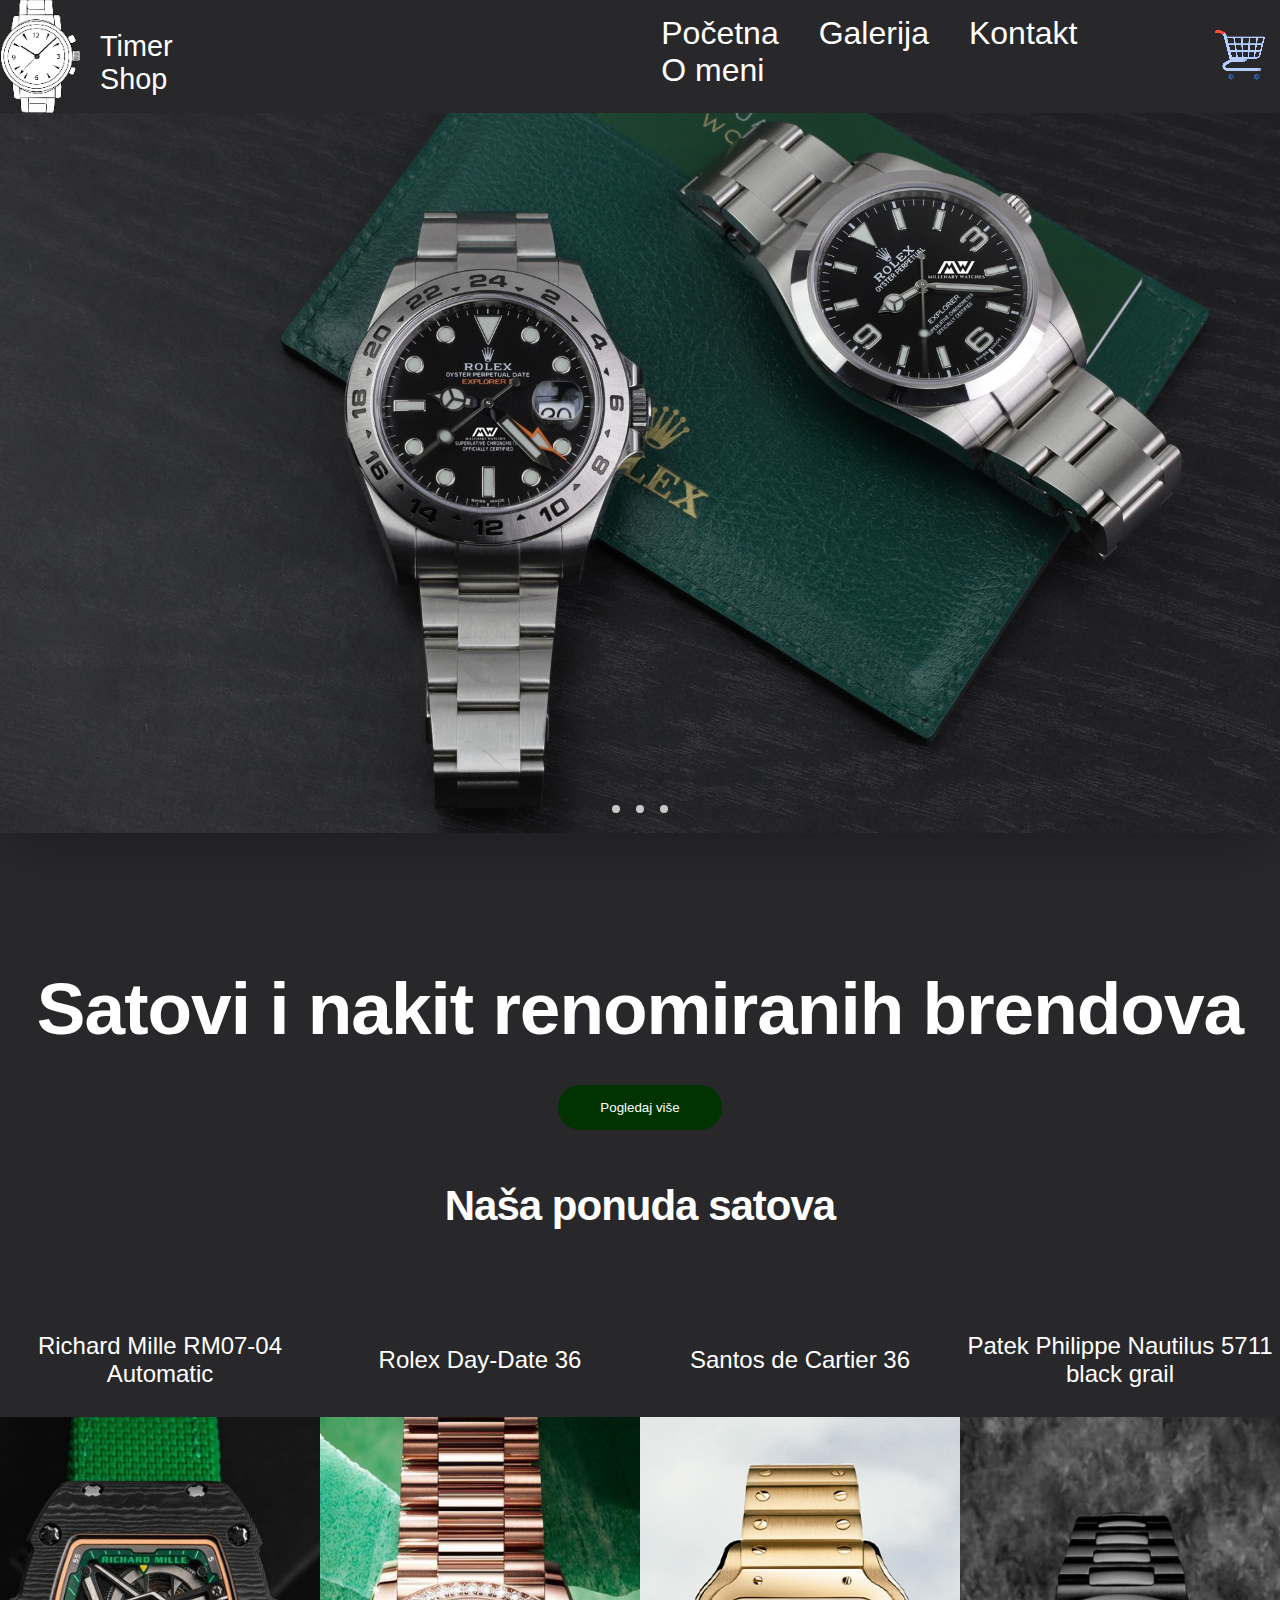
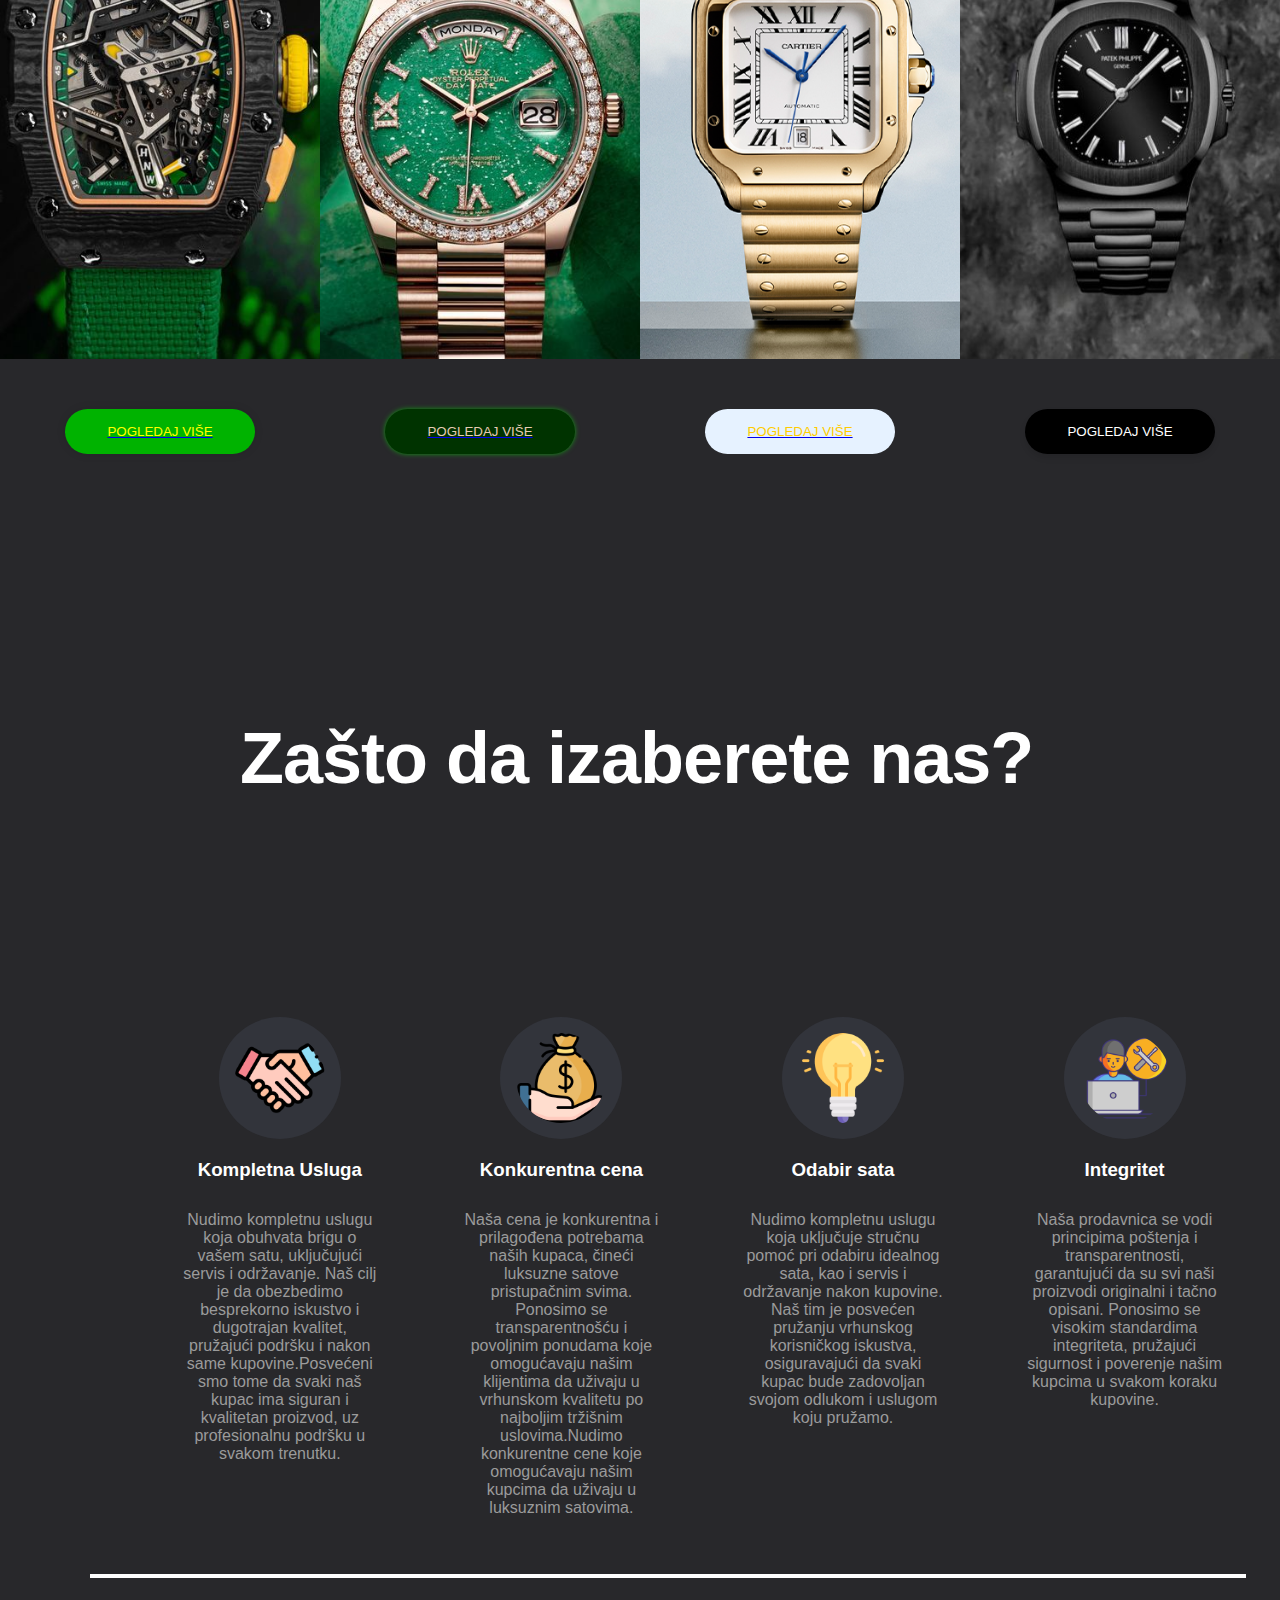
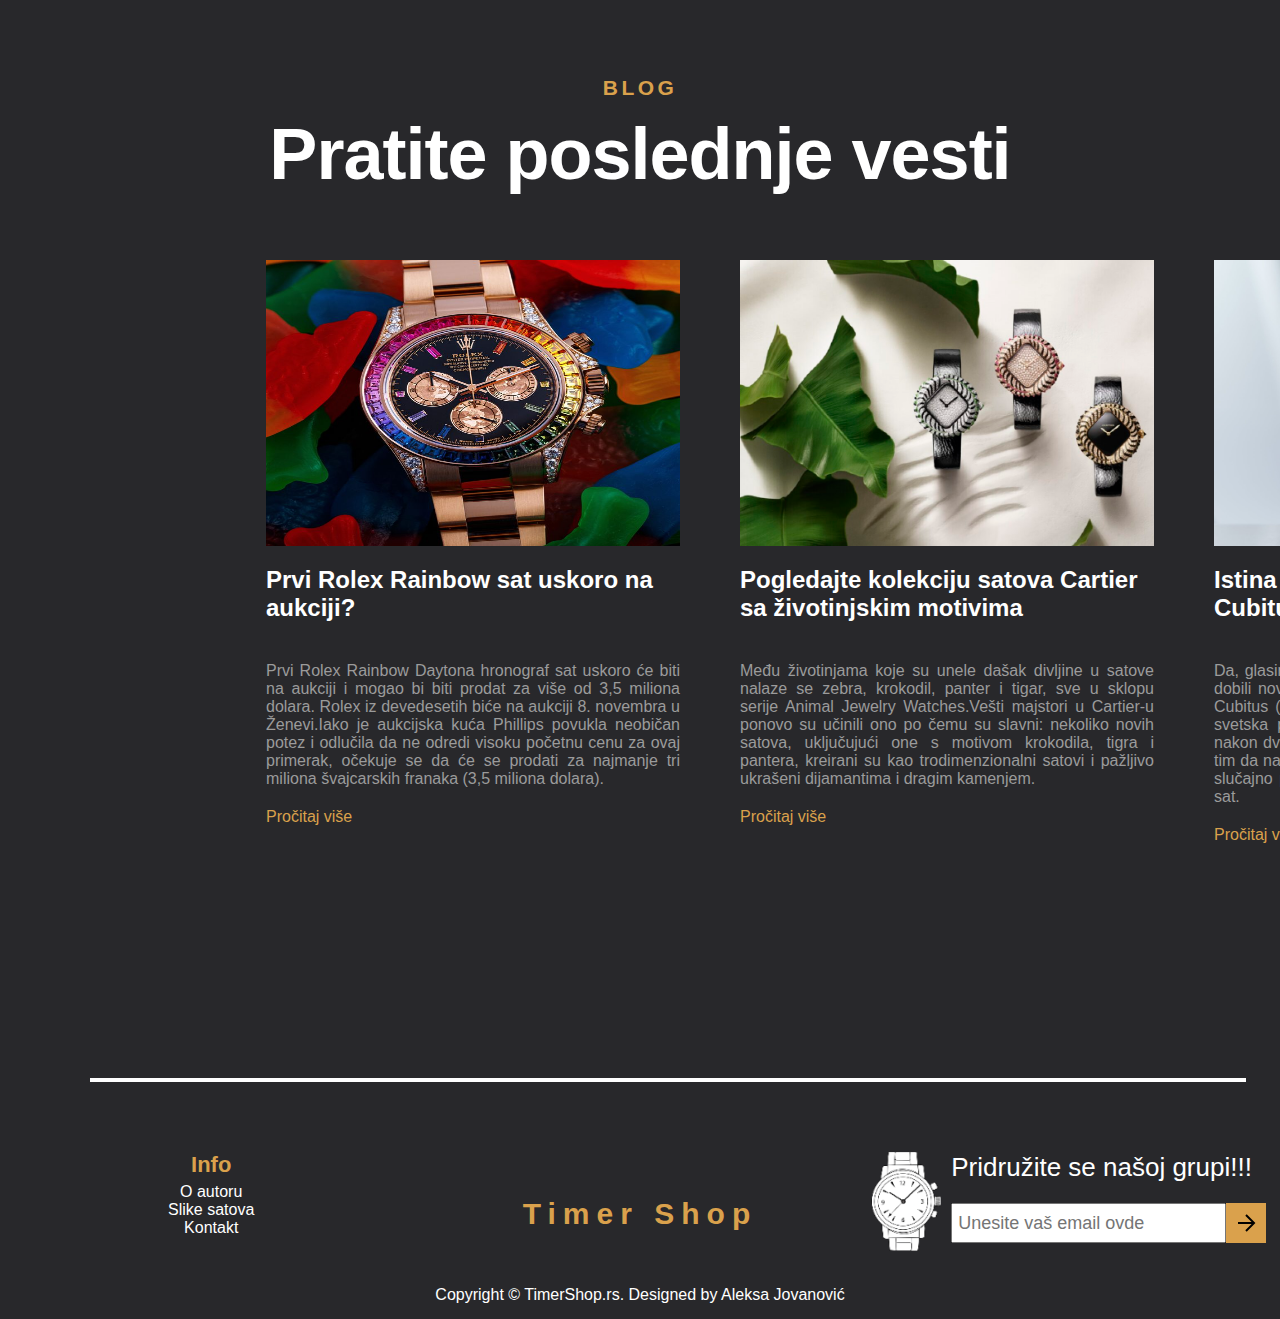
==== index.html @ 91f739fa "Initial commit" ====
<html>
<html lang="sr">
<head>
    <meta charset="UTF-8">
    <meta name="viewport" content="width=device-width, initial-scale=1.0">
    <meta name="description" content="Dobro došli u Timer Shop jedini ovlašćeni distributer luksuznih satova u Srbiji.Nudimo besplatnu dostavu na teritoriji cele Republike Srbije">
    <meta name="keywords" content="Satovi,Timer Shop, Kontakt, Rolex, Cartier, Patek Philippe, Richard Mille, Patek Philippe">
    <meta name="author" content="Aleksa Jovanović">
    <link rel="stylesheet" href="css/style.css">
    <title>Timer Shop</title>
    <link rel="shortcut icon" type="image/ico" href="img/logo2.jpg">
</head>
<body>
        <div id="header">
            <div id="logo"> 
                <a href="index.html">
                    <img id="logo-item" src="img/logo sajta.png">
                </a>
                <p id="naslov">Timer Shop</p>
            </div>
            <div id="meni">
                <ul>
                    <li class="meni-item"><a href="#" class="active">Početna</a></li>
                    <li class="meni-item"><a href="galery.html">Galerija</a></li>
                    <li class="meni-item"><a href="kontakt.html">Kontakt</a></li>
                    <li class="meni-item"><a href="o-meni.html">O meni</a></li>
                </ul>
            </div>
            <div id="cart">
                <a href="#">
                <img id="cart-icon" src="img/cart.png">
                </a>
            </div>
            <div class="cleaner"></div>
        </div>
        <div class="main-slider">
            <div class="slide-wrapper">
                <div class="slider">
                        <img id="slide-1" src="img/rolex.jpg" alt="rolex">
                        <img id="slide-2" src="img/cartier.jpg" alt="cartier">
                        <img id="slide-3" src="img/seiko.jpg" alt="seiko">
                </div>
                <div class="slider-nav">
                    <a href="#slide-1"></a>
                    <a href="#slide-2"></a>
                    <a href="#slide-3"></a>
                </div>
            </div>
        </div>
        <div id="under-slider"></div>
        <div id="text1">
            <h2>Satovi i nakit renomiranih brendova</h2>    
            <div id="pogledaj-jos">
                <a href="galery.html">
                <button id="dugme">Pogledaj više</button>
                </a>
                <p>Naša ponuda satova</p>
            </div>
        </div>
        <div class="sat-lista">
            <div class="sat">
                <div class="sat-naziv">
                    <p>Richard Mille RM07-04 Automatic</p>
                </div>
                <img src="img/Richard Mille6.png" alt="Richard Mille">
                <div class="pogledaj-vise-dugme-container">
                    <a href="galery.html">
                    <button id="pogledaj-vise-dugme-4" class="pogledaj-vise-dugme">Pogledaj više</button>
                    </a> 
                </div>
            </div>
            <div class="sat">
                <div class="sat-naziv">
                    <p>Rolex Day-Date 36</p>
                </div>
                <img src="img/rolexx.png" alt="rolex">
                <div class="pogledaj-vise-dugme-container">
                    <a href="galery.html">
                    <button id="pogledaj-vise-dugme-1" class="pogledaj-vise-dugme">Pogledaj više</button>
                    </a> 
                </div>
            </div>
            <div class="sat">
                <div class="sat-naziv">
                    <p>Santos de Cartier 36</p>
                </div>
                <img src="img/cartier3.png" alt="cartier">
                <div class="pogledaj-vise-dugme-container">
                    <a href="galery.html">
                    <button id="pogledaj-vise-dugme-2" class="pogledaj-vise-dugme">Pogledaj više</button>
                    </a>
                </div>
            </div>
            <div class="sat">
                <div class="sat-naziv">
                    <p>Patek Philippe Nautilus 5711 black grail</p>
                </div>
                <img src="img/Patek_Philippe.png" alt="Patek Philippe">
                <div class="pogledaj-vise-dugme-container">
                    <a href="galery.html">
                    <button id="pogledaj-vise-dugme-3" class="pogledaj-vise-dugme">Pogledaj više</button>
                    </a>
                </div>
            </div>
            <div class="cleaner"></div>
        </div>
        <div class="zasto-mi">
            <h2>Zašto da izaberete nas?</h2>
        </div>
        <div class="ispod-satova">
            <div class="ikonice">
           <div class="partner"><img src="img/partner.png" alt="partner-icon">
            <h3 class="partner-naslov">Kompletna Usluga</h3>
            <p>Nudimo kompletnu uslugu koja obuhvata brigu o vašem satu, uključujući servis i održavanje. Naš cilj je da obezbedimo besprekorno iskustvo i dugotrajan kvalitet, pružajući podršku i nakon same kupovine.Posvećeni smo tome da svaki naš kupac ima siguran i kvalitetan proizvod, uz profesionalnu podršku u svakom trenutku.</p>
           </div>
           <div class="plata"><img src="img/plata.png" alt="money-icon">
            <h3 class="plata-naslov">Konkurentna cena</h3>
            <p>Naša cena je konkurentna i prilagođena potrebama naših kupaca, čineći luksuzne satove pristupačnim svima. Ponosimo se transparentnošću i povoljnim ponudama koje omogućavaju našim klijentima da uživaju u vrhunskom kvalitetu po najboljim tržišnim uslovima.Nudimo konkurentne cene koje omogućavaju našim kupcima da uživaju u luksuznim satovima.</p>
           </div>
            <div class="ideja"><img src="img/ideja.png" alt="idea-icon">
            <h3 class="ideja-naslov">Odabir sata</h3>
            <p>Nudimo kompletnu uslugu koja uključuje stručnu pomoć pri odabiru idealnog sata, kao i servis i održavanje nakon kupovine. Naš tim je posvećen pružanju vrhunskog korisničkog iskustva, osiguravajući da svaki kupac bude zadovoljan svojom odlukom i uslugom koju pružamo.</p>
            </div>
            <div class="integritet"><img src="img/integritet.png" alt="support-icon">
             <h3 class="integritet-naslov">Integritet</h3>
             <p>Naša prodavnica se vodi principima poštenja i transparentnosti, garantujući da su svi naši proizvodi originalni i tačno opisani. Ponosimo se visokim standardima integriteta, pružajući sigurnost i poverenje našim kupcima u svakom koraku kupovine.</p>
            </div>
            <div class="cleaner"></div>
            </div>
        </div>
        <div class="border-linija">
            <!--Linija-->
        </div>
        <div id="ispod-linije">
            <div id="blog">
                <h2>Blog</h2>
            </div>
            <div id="vesti">
                <h2>Pratite poslednje vesti</h2>
            </div>
            <div class="blog-slike">
                <div class="rolex-rainbow-text"><img src="img/rolex-rainbow.jpg" alt="rolex-rainbow">
                <h2>Prvi Rolex Rainbow sat uskoro na aukciji?</h2>   
                <p>Prvi Rolex Rainbow Daytona hronograf sat uskoro će biti na aukciji i mogao bi biti prodat za više od 3,5 miliona dolara. Rolex iz devedesetih biće na aukciji 8. novembra u Ženevi.Iako je aukcijska kuća Phillips povukla neobičan potez i odlučila da ne odredi visoku početnu cenu za ovaj primerak, očekuje se da će se prodati za najmanje tri miliona švajcarskih franaka (3,5 miliona dolara).</p>
                <div class="procitaj-vise"><a href="o-meni.html">Pročitaj više</a></div>
                </div>
                <div class="cartier-zivotinje">
                    <div class="cartier-slika-text"><img src="img/cartier-zivotinje.jpeg" alt="cartier-zivotinje">
                    <h2>Pogledajte kolekciju satova Cartier sa životinjskim motivima</h2>
                    <p>Među životinjama koje su unele dašak divljine u satove nalaze se zebra, krokodil, panter i tigar, sve u sklopu serije Animal Jewelry Watches.Vešti majstori u Cartier-u ponovo su učinili ono po čemu su slavni: nekoliko novih satova, uključujući one s motivom krokodila, tigra i pantera, kreirani su kao trodimenzionalni satovi i pažljivo ukrašeni dijamantima i dragim kamenjem.</p>
                    <div class="procitaj-vise"><a href="o-meni.html">Pročitaj više</a></div>
                    </div>
                </div>
                <div class="patek-philippe-text">
                    <div class="patek-philippe-slika-text"><img src="img/patek-philippe.jpg" alt="patek-philippe">
                    <h2>Istina je, imamo novi Patek Philippe Cubitus sat!</h2>
                    <p>Da, glasine su bile tačne: nakon 25 godina napokon smo dobili novi model u Patekovom katalogu. Njegovo ime je Cubitus (čita se kjubitus).U Minhenu je upravo završena svetska premijera najnovijeg modela. Patek Philippe je nakon dve ipo decenije pauze angažovao svoj dizajnerski tim da naprave novi model. Sve je izašlo na videlo sasvim slučajno pre 4 dana a sada napokon imamo uvid u sam sat.</p>
                    <div class="procitaj-vise"><a href="o-meni.html">Pročitaj više</a></div>
                    </div>
                </div>
            </div>
        </div>
        <div class="border-linija"></div>
        <footer>
            <div id="footerContent">
                <div class="footerSection">
                    <h3>Info</h3>
                    <nav>
                        <ul>
                            <li><a href="o-meni.html">O autoru</a></li>
                            <li><a href="galery.html" target="_blank">Slike satova</a></li>
                            <li><a href="kontakt.html" target="_blank">Kontakt</a></li>
                        </ul>
                    </nav>
                </div>
                <div class="footerSection">
                    <h2 id="footer-name">Timer Shop</h2>
                </div>
                <div id="newsletter" class="footerSection">
            <div>
                <img src="img/logo sajta.png" alt="Logo-sajta"/>
            </div>
            <div id="newsletterContent">
                <p>Pridružite se našoj grupi!!!</p>
                <form action="">
                    <input type="email" id="newsletterEmail" placeholder="Unesite vaš email ovde"/>
                    <button id="btnNewsletterEmail" type="submit">
                        <svg xmlns="http://www.w3.org/2000/svg" width="24" height="24"><path d="M11.293 4.707 17.586 11H4v2h13.586l-6.293 6.293 1.414 1.414L21.414 12l-8.707-8.707-1.414 1.414z"/></svg>
                    </button>
                    <div class="cleaner"></div>
                </form>
            </div>
            </div>
            </div>
            <p id="copyright">Copyright &copy; TimerShop.rs. Designed by Aleksa Jovanović</p>
        </footer>    
</body>
</html>
---- css/style.css ----
* {
    margin: 0;
    padding: 0;
    font-family:'Trebuchet MS', 'Lucida Sans Unicode', 'Lucida Grande', 'Lucida Sans', Arial, sans-serif;
}
body {
    background-color: #28282B;
}
#header {
    background-color: #28282B;
    height: 113px;
    display: flex;
}
.logo {
    padding-left: 25px;
}
#naslov{
    margin-left: 100px;
    font-size: 180%;
    padding-top: 30px;
    color: #fff;
}
#meni {
    font-size: 200%;
    margin-top: -20px;
    position: sticky;
    flex-grow: 1;
    display: flex;
    align-items: center;
    margin-left: 75px;
}
#meni ul {
    margin-top: 10px;
    margin-left: 300px;
}
div { 
    display: block;
    unicode-bidi:isolate;
}
a.active {
    color: #DAA14C; 
}
.meni-item {
    float: left;
    padding-left: 40px;
    list-style-type: none; 
}
.meni-item a {
    color: white;
    text-decoration: none;  
}
.meni-item a:hover {
    color: #DAA14C;
}
#logo-item {
    float: left;
}
.cleaner {
    clear: both;
}
#cart-icon {
    margin-right: 15px;
    margin-top: 30px;
}
.slide-wrapper {
    position: relative;
    width: 100%;
}
.slider {
    display: flex;
    aspect-ratio: 16/9;
    overflow-x: hidden; 
    scroll-snap-type: x mandatory;
    scroll-behavior: smooth;
    box-shadow: 0 1.5rem 3rem -0.75rem hsla(0, 0%, 0%, 0.25);
    width: 100%;
}
.slider img {
    flex: 1 0 100%;
    scroll-snap-align: start;
    object-fit: cover;
}
.slider-nav {
    display: flex;
    column-gap: 1rem;
    position: absolute;
    bottom: 1.25rem;
    left: 50%;
    transform: translateX(-50%);
    z-index: 1;
}
.slider-nav a {
    width: 0.5rem;
    height: 0.5rem;
    border-radius: 50%;
    background-color: #fff;
    opacity: 0.75;
    transition: opacity ease 250ms;
}
.slider-nav a:hover {
    opacity: 1;
}
#under-slider {
    background-color: #28282B;
    height: 450px;
    width: 100%;
}
#text1 {
    justify-content: center;
    width: 100%;
    text-align: center;
    margin-top: -300px;
    font-size: 48px;
    color: #fff;
    font-weight: 700;
    line-height: 52px;
    letter-spacing: -1px;
    margin-right: 700px;
    margin-bottom: 50px;
}
#text1 h2 {
    text-align: center;
    font-size: 73px;
}
#pogledaj-jos {
    text-align: center;
    margin-top: 50px;
}
#dugme {
    padding: 13px 40px 13px 40px;
    border-radius: 30px;
    color: #fff;
    background-color: #003300;
    border: 2px solid transparent;
    transition: transform 0.3s ease, background-color 0.3s ease;
}
#dugme:hover {
    transform: scale(1.1); 
    background-color: #006600;
}
#dugme:active {
    background-color: black;
}
.sat-lista {
    height: 1000px;
    width: 100%;
    background-color: #28282B;
    display: flex;
    justify-content: space-around;
    margin-top: 100px;
}
.sat {
    width: 375px;
}
.sat-naziv {
    display: flex;
    justify-content: center;
    align-items: center;
    margin-bottom: 30px;
    height: 55px;
}
.sat-naziv p {
    font-size: 24px;
    text-align: center;
    color: #FFF;
    
}
.pogledaj-vise-dugme {
    display: flex;
    margin-top: 50px;
    padding: 13px 40px 13px 40px;
    border-radius: 30px;
    text-transform: uppercase;
}
.pogledaj-vise-dugme-container {
    width: 100%;
    display: flex;
    justify-content: center;
}
#pogledaj-jos p {
    color: #fff;
    font-size: 42px;
    margin-top: 50px;
}

/* Dugme 1 */
#pogledaj-vise-dugme-1 {
    color: #e6ccb3;
    background-color: #003300;
    border: 2px solid transparent;
    box-shadow: 0 0 5px rgba(0, 255, 0, 0.5); 
    transition: all 0.3s ease;
}
#pogledaj-vise-dugme-1:hover {
    background-color: #006600;
    box-shadow: 0 0 15px 3px rgba(0, 255, 0, 1);
}
#pogledaj-vise-dugme-1:active {
    background-color: black;
}    
/* Dugme 2 */
#pogledaj-vise-dugme-2 {
    color: #ffcc00;
    background-color: #e6f2ff;
    border: 2px solid transparent;
    cursor: pointer;
    position: relative;
    overflow: hidden; 
    transition: all 0.3s ease-in-out;
}
#pogledaj-vise-dugme-2:hover {
    background-color: #ffcc00;
    color: #ffffff;
}
#pogledaj-vise-dugme-2::after {
    content: '';
    position: absolute;
    top: 50%;
    left: 50%;
    width: 10px;
    height: 10px;
    background: rgba(255, 255, 255, 0.5);
    border-radius: 50%;
    transform: translate(-50%, -50%) scale(1);
    opacity: 0;
    transition: all 0.6s ease-out;
}
#pogledaj-vise-dugme-2:hover::after {
    transform: translate(-50%, -50%) scale(15);
    opacity: 0.1;
}           
#pogledaj-vise-dugme-2:active {
    background-color: #fff;
}
/* Dugme 3 */
#pogledaj-vise-dugme-3 {
    color: #fff;
    background-color: black;
    border: 2px solid transparent;
    float: right;
    cursor: pointer;
    box-shadow: 0 4px 6px rgba(0, 0, 0, 0.1);
    transition: all 0.3s ease-in-out;
}
#pogledaj-vise-dugme-3:hover {
    transform: translateY(-10px); 
    box-shadow: 0 8px 15px rgba(0, 0, 0, 0.2); 
}
/* Dugme 4 */
#pogledaj-vise-dugme-4 {
    color: #ffff00;
    background-color: #00b300;
    border: 2px solid transparent;
    cursor: pointer;
    position: relative;
    overflow: hidden;
    transition: all 0.3s ease-in-out;
    box-shadow: 0 0 10px rgba(0, 0, 0, 0.1)
}
#pogledaj-vise-dugme-4:hover {
    box-shadow: 0 0 20px #ffcc00, 0 0 30px #ffcc00, 0 0 40px #ffcc00;
}
.sat img {
    width: 100%;
    height: auto;
    transition: transform 0.3s ease-in-out;
}
  .sat img:hover {
    transform: scale(1.05);
}
#pozadina-galerija {
    height: 100%;
    width: 100%;
    background-color: #28282B;    
}
.zasto-mi {
    color: #fff;
    font-size: 48px;
    font-weight: 700;
    line-height: 52px;
    letter-spacing: -1px;
    margin-left: 240px;
}
.ispod-satova {
    width: 100%;
    height: 400px;
    background-color: #28282B;
}
.ispod-satova img {
    height: 90px;
    width: 90px;
    justify-content: center;
    border-radius: 50%;
    background-color: #32343B;
    padding: 16px;
    text-align: center;
}
.ikonice {
    justify-content: space-around;
    display: flex;
    margin-top: 190px;
    margin-left: 150px;
}
.partner-naslov {
    color: #fff;
    margin-top: 20px;
    text-align: center;
}
.partner {
    padding: 43px 30px 40px 28px;
    margin: 0px 20px 0px 0px;
    text-align: center;
}  
.plata {
    padding: 43px 30px 40px 28px;
    margin: 0px 20px 0px 0px;
    text-align: center;
}
.plata-naslov {
    color: #fff;
    margin-top: 20px;
    text-align: center;
}
.ideja {
    padding: 43px 30px 40px 28px;
    margin: 0px 20px 0px 0px;
    text-align: center;
}
.ideja-naslov {
    color: #fff;
    margin-top: 20px;
    text-align: center;
}
.integritet {
    padding: 43px 30px 40px 28px;
    margin: 0px 20px 0px 0px;
    text-align: center;
}
.integritet-naslov {
    color: #fff;
    margin-top: 20px;
    text-align: center;
}
.ikonice img {
    position: relative;
    overflow: hidden; 
    transition: all 0.3s ease-in-out;
  }
  
.ikonice img:hover {
    background-color: #ffcc00;
    color: #ffffff;
}
.ikonice img::after {
    content: '';
    position: absolute;
    top: 50%;
    left: 50%;
    width: 10px;
    height: 10px;
    background: rgba(255, 255, 255, 0.5);
    border-radius: 50%;
    transform: translate(-50%, -50%) scale(1);
    opacity: 0;
    transition: all 0.6s ease-out;
}
.ikonice img:hover::after {
    transform: translate(-50%, -50%) scale(15);
    opacity: 0.1;
}
.partner p {
    color: #9B9B9B;
    width: 200px;
    margin-top: 30px;
}
.plata p {
    color: #9B9B9B;
    width: 200px;
    margin-top: 30px;
}
.ideja p {
    color: #9B9B9B;
    width: 200px;
    margin-top: 30px;
}
.integritet p {
    color: #9B9B9B;
    width: 200px;
    margin-top: 30px;
}
.border-linija {
    border: 2px solid #fff;
    width: 100%;
    margin-top: 200px;
    width: 90%;
    margin-left: 90px;
}
#ispod-linije {
    height: 800px;
    background-color: #28282B;
    padding: 0;
    margin: 0;
}
#blog {
    text-align: center;
    font-size: 14px;
    text-transform: uppercase;
    line-height: 20px;
    letter-spacing: 3.4px;
    color: #DAA14C;
    margin-top: 100px;
}
#vesti {
    color: #FFFFFF;
    font-size: 48px;
    font-weight: 700;
    line-height: 52px;
    letter-spacing: -1px;
    text-align: center;
    margin-top: 30px;
}
.blog-slike img {
    height: 286px;
    width: 414px;
}
.blog-slike {
    display: flex;
    margin-top: 80px;
    justify-content: space-between;
    margin-left: 266px;
    margin-right: 266px;
    gap: 60px;
}
.rolex-rainbow-text h2 {
    margin-top: 20px;
    font-size: 24px;
    color: #fff;
}
.rolex-rainbow-text p {
    text-align: justify;
    font-size: 16px;
    color: #9B9B9B;
    margin-top: 40px;
}
.cartier-slika-text h2 {
    margin-top: 20px;
    font-size: 24px;
    color: #fff;
}
.cartier-slika-text p {
    text-align: justify;
    font-size: 16px;
    color: #9B9B9B;
    margin-top: 40px;
}
.patek-philippe-slika-text h2 {
    margin-top: 20px;
    font-size: 24px;
    color: #fff;
}
.patek-philippe-slika-text p {
    text-align: justify;
    font-size: 16px;
    color: #9B9B9B;
    margin-top: 40px;
}
.procitaj-vise {
    margin-top: 20px;
}
.procitaj-vise a {
    color: #DAA14C;
    text-decoration: none;
}
.blog-slike img {
    transition: transform 0.3s ease-in-out;
}
.blog-slike img:hover {
    transform: scale(1.05);
}
#footerContent{
	display: flex;
	width: 100%;
	margin-top: 50px;
	justify-content: space-between;
}
.footerSection{
    float: left;
	width:33%;
	padding: 20px 50px;
	text-align: center;
	box-sizing: border-box;
    color: #DAA14C;
}
.footerSection h3{
	font-size:22px;
}
.footerSection nav ul {
	margin-top: 5px;
    list-style-type: none; 
}
.footerSection nav ul li a{
	color: #fff;
    text-decoration: none;
    list-style-type: none;
}
.footerSection nav ul li a:hover{
	color: #fff;
}
#footer-name {
    text-align: center;
    margin-top: 45px;
    font-size: 30px;
    color: #DAA14C;
    letter-spacing: 7px;
}
#newsletter{
	padding-left: 0px;
	padding-right: 0px;
	text-align: left;
	display:flex;
	justify-content: center;
}
#newsletter img{
	width: 70px;
}
#newsletterContent{
	margin-left: 10px;
}
#newsletterContent p {
	font-size: 26px;
	color:#fff;
}
#newsletterContent form{
	margin-top: 20px;
	display: flex;
}
#newsletterEmail{
	font-size: 18px;
	height: 40px;
	width: 275px;
	padding-left: 5px;
	box-sizing: border-box;
}
#btnNewsletterEmail{
	height: 40px;
	width: 40px;
	border: none;
	background-color: #DAA14C;
}
#btnNewsletterEmail i{
	color: #FFF;
}
#copyright{
	text-align: center;
	padding: 15px;
    color: #fff;
}
#contactMain{
	width: 98%;
	margin: 20px auto;
	text-align: center;
    color: #fff;
}
#contactWrapper{
	width: 85%;
	margin: 0px auto;
	margin-top: 40px;
	display: flex;
	justify-content: center;
	border: 3px solid #DAA14C;
}
#info{
	width: 40%;
	font-size: 20px;
}
#info h2{
	font-size: 32px;
	text-align: center;
    color: #fff;
 }
#radno-vreme{
	margin-bottom: 20px;
	margin-top: 10px;
}
#radno-vreme h3{
	margin-bottom: 5px;
    color: #fff;
}
#radno-vreme p span{
	color: #DAA14C;
	font-weight: bold;
}
#contactInfo span{
	font-weight: normal;
    color: #fff;
}
#contactInfo .contactSocial{
	color: #fff;
	font-weight: normal;
}
#contactInfo .contactSocial:hover{
	text-decoration: underline;
	color: #DAA14C;
}

#lokacija{
	margin: 0px auto;
	margin-top: 20px;
	width: 95%;
	height: 300px;
}
#lokacija iframe{
	width: 100%;
	height: inherit;
}
#ocene-kupaca {
	width: 60%;
	border-left: 1px solid #DAA14C;
	box-sizing: border-box;
	padding-top: 20px;
}

#ocene-kupaca form{
	width: 80%;
	margin: 30px auto;
}
#ocene-kupaca form input{
	display: block;
	width: 70%;
	height: 40px;
	margin: 10px auto;
	font-size: 18px;
	box-sizing: border-box;
	padding: 5px;
	color: #525252;
}
#ocene-kupaca form input:focus{
	outline: 2px solid #DAA14C;
}
#ocene-kupaca form #subject{
	width: 100%;
	margin-top: 20px;
}
#ocene-kupaca form textarea{
	width: 100%;
	height: 300px;
	font-size: 18px;
	box-sizing: border-box;
	padding: 5px;
	color: #525252;
}
#ocene-kupaca form textarea:focus{
	outline: 2px solid #DAA14C;
}

#ocene-kupaca form input[type="submit"]{
	width: 60%;
	background-color: #FFF;
	border: none;
	outline: 3px solid #808080;
	color: #525252;
}
#ocene-kupaca form input[type="submit"]:hover{
	outline: 3px solid #DAA14C;
	color: #DAA14C;
}
.contactSection{
	text-align:center;
	box-sizing: border-box;
	padding: 10px 0px;
}
#aboutMain{
	width: 80%;
	box-sizing: border-box;
	border: 3px solid #DAA14C;
	margin: 50px auto;
	padding: 40px 50px;
	display: flex;
	justify-content:space-between;
}

#profileImage{
	width: 28%;
}
#profileImage img{
	width: 100%;
	box-shadow: 0px 0px 15px #808080;
}
#biography{
	width: 70%;
    color: #fff;
}
#biography h1{
	text-align: center;
	margin-bottom: 20px;
}
#biography p{
	font-size: 22px;
	margin-bottom: 20px;
}
#biography h2{
	margin-bottom: 10px;
}
#biography h2 .aboutInfo{
	font-weight: normal;
}

/* ICONS */
#biography h2 a{
	color:#000;
}
#biography h2 a:hover{
	color:#DAA14C;
	border-bottom: 2px solid #DAA14C;
}
#galerija-naslov {
    width: 98%;
	margin:35px auto;
}
#galerija-naslov h1 {
    text-align: center;
    margin-top: 50px;
    color: #DAA14C;
    font-size: 32px;
}
#galerija-main {
    width: 100%;
	border-top:1px solid #eaeaeac9;
	border-bottom:1px solid #eaeaeac9;
	padding: 20px 0px;
	margin-top: 20px;
	display: flex;
	justify-content: center;
	flex-wrap: wrap;
}
.galerija-slike {
    position:relative;
	margin: 10px 10px;
	box-shadow:0px 0px 5px #000;

}
.galerija-slike img {
    display: block;
    height: 418px;
    width: 325px;
    transition: transform 0.3s ease-in-out;
}
.galerija-overplay {
    visibility: hidden;
	position:absolute;
	display:flex;
	flex-direction: column;
	justify-content: space-between;
	top:0px;
	left:0px;
	width:100%;
	height: 100%;
	background:rgba(0,0,0,0.2);
}
.galerija-slike img:hover {
    transform: scale(1.05);
}
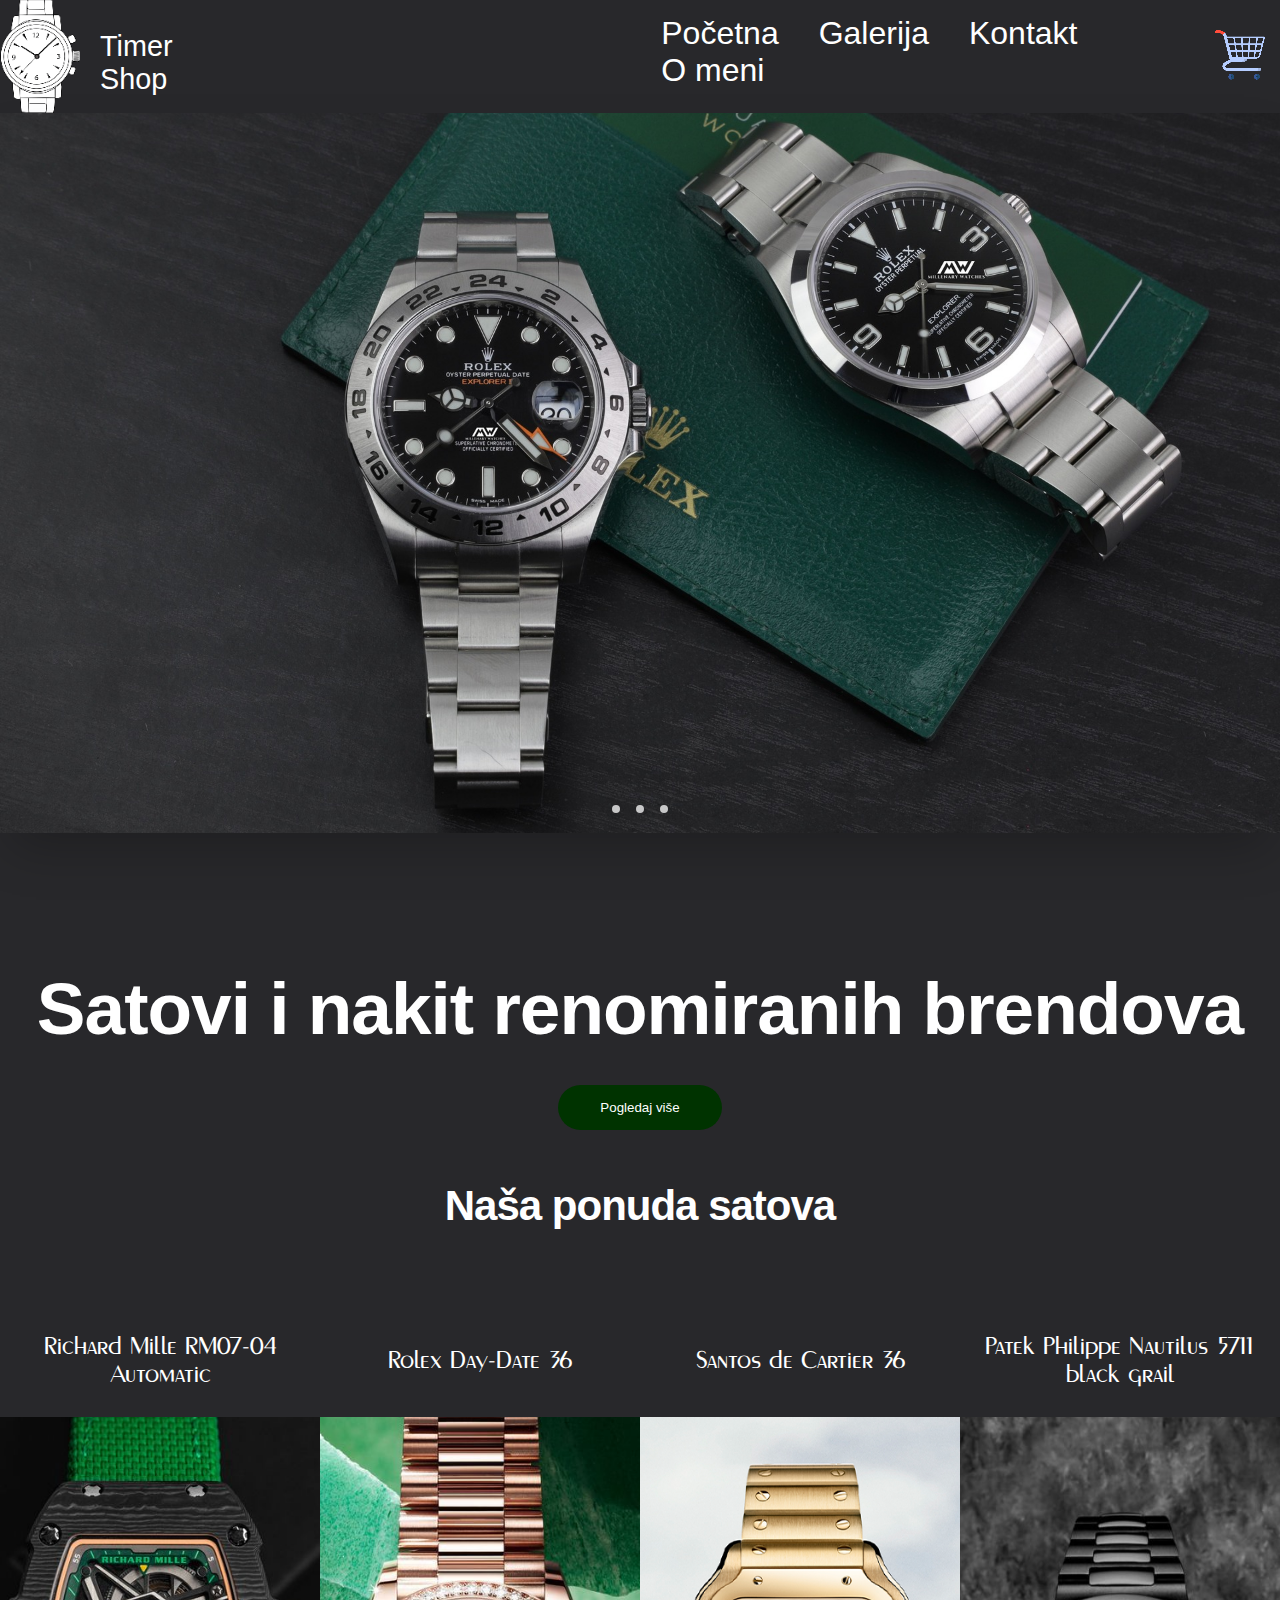
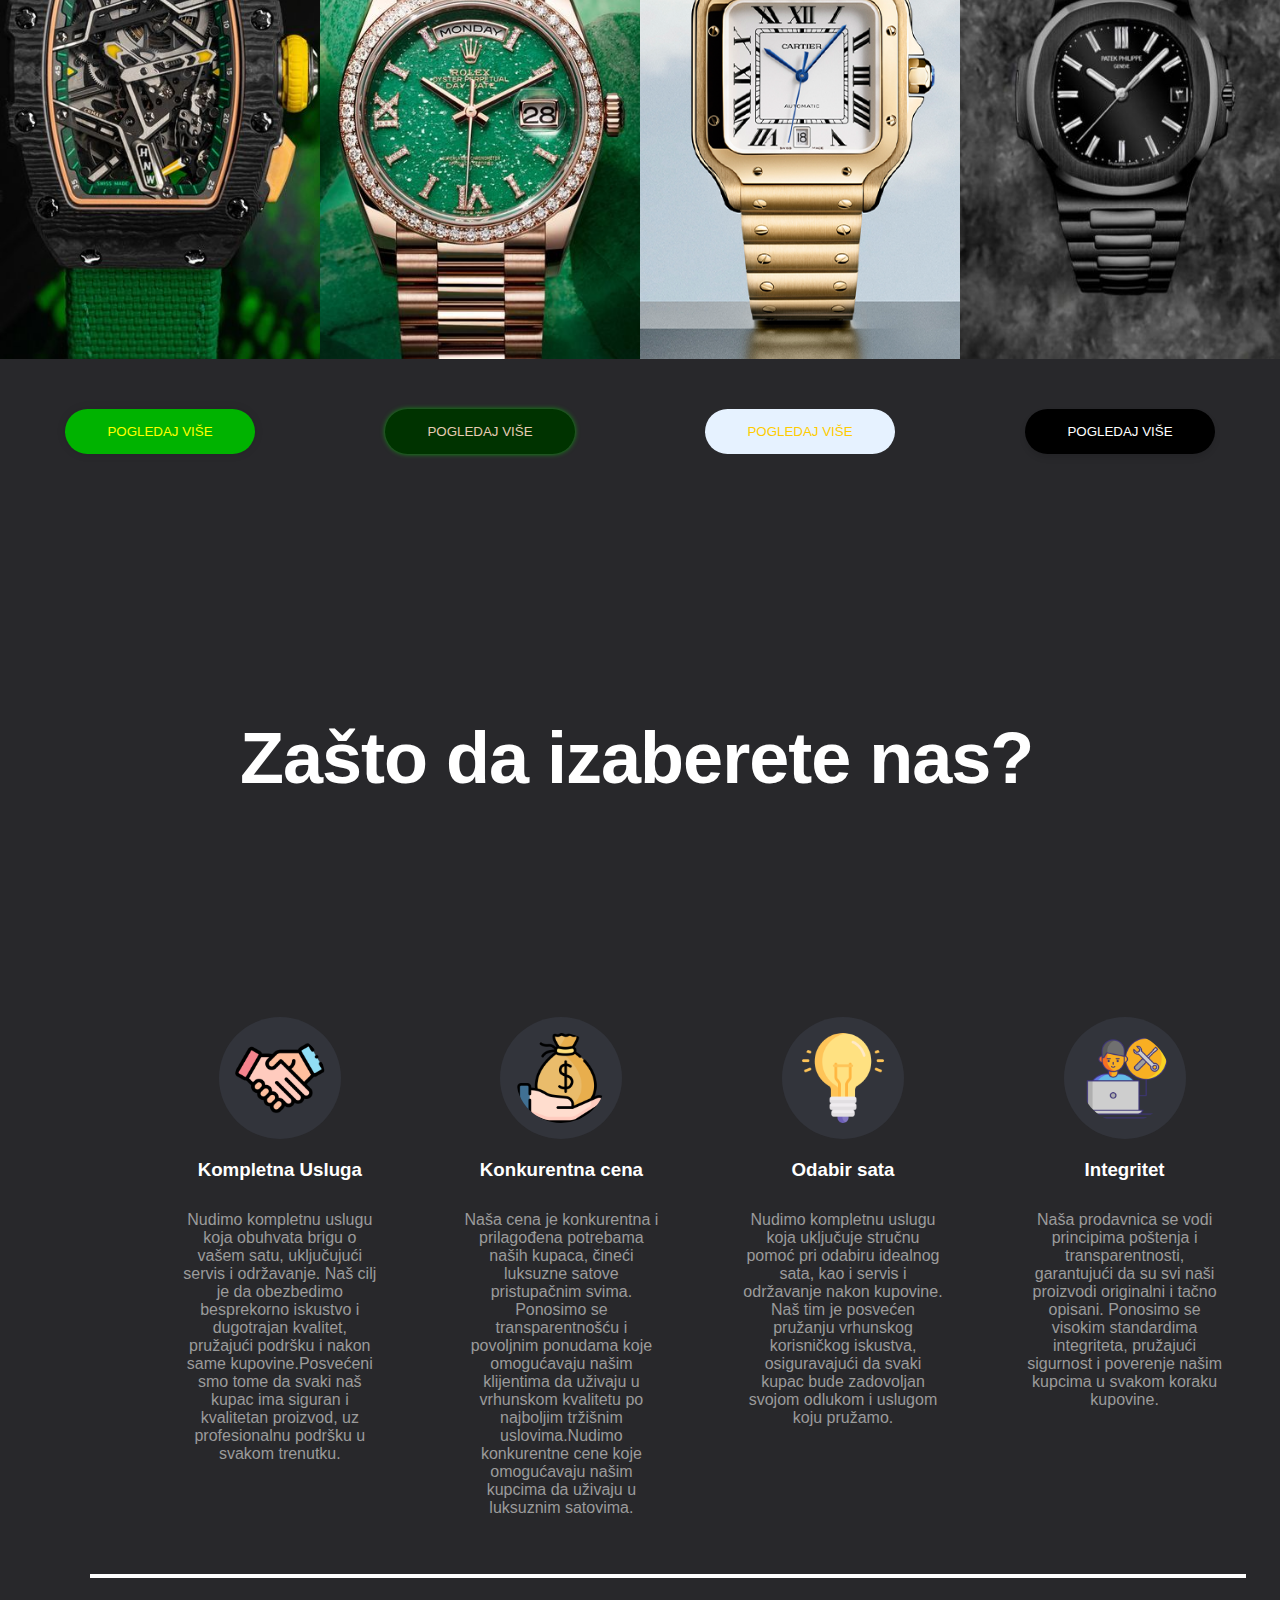
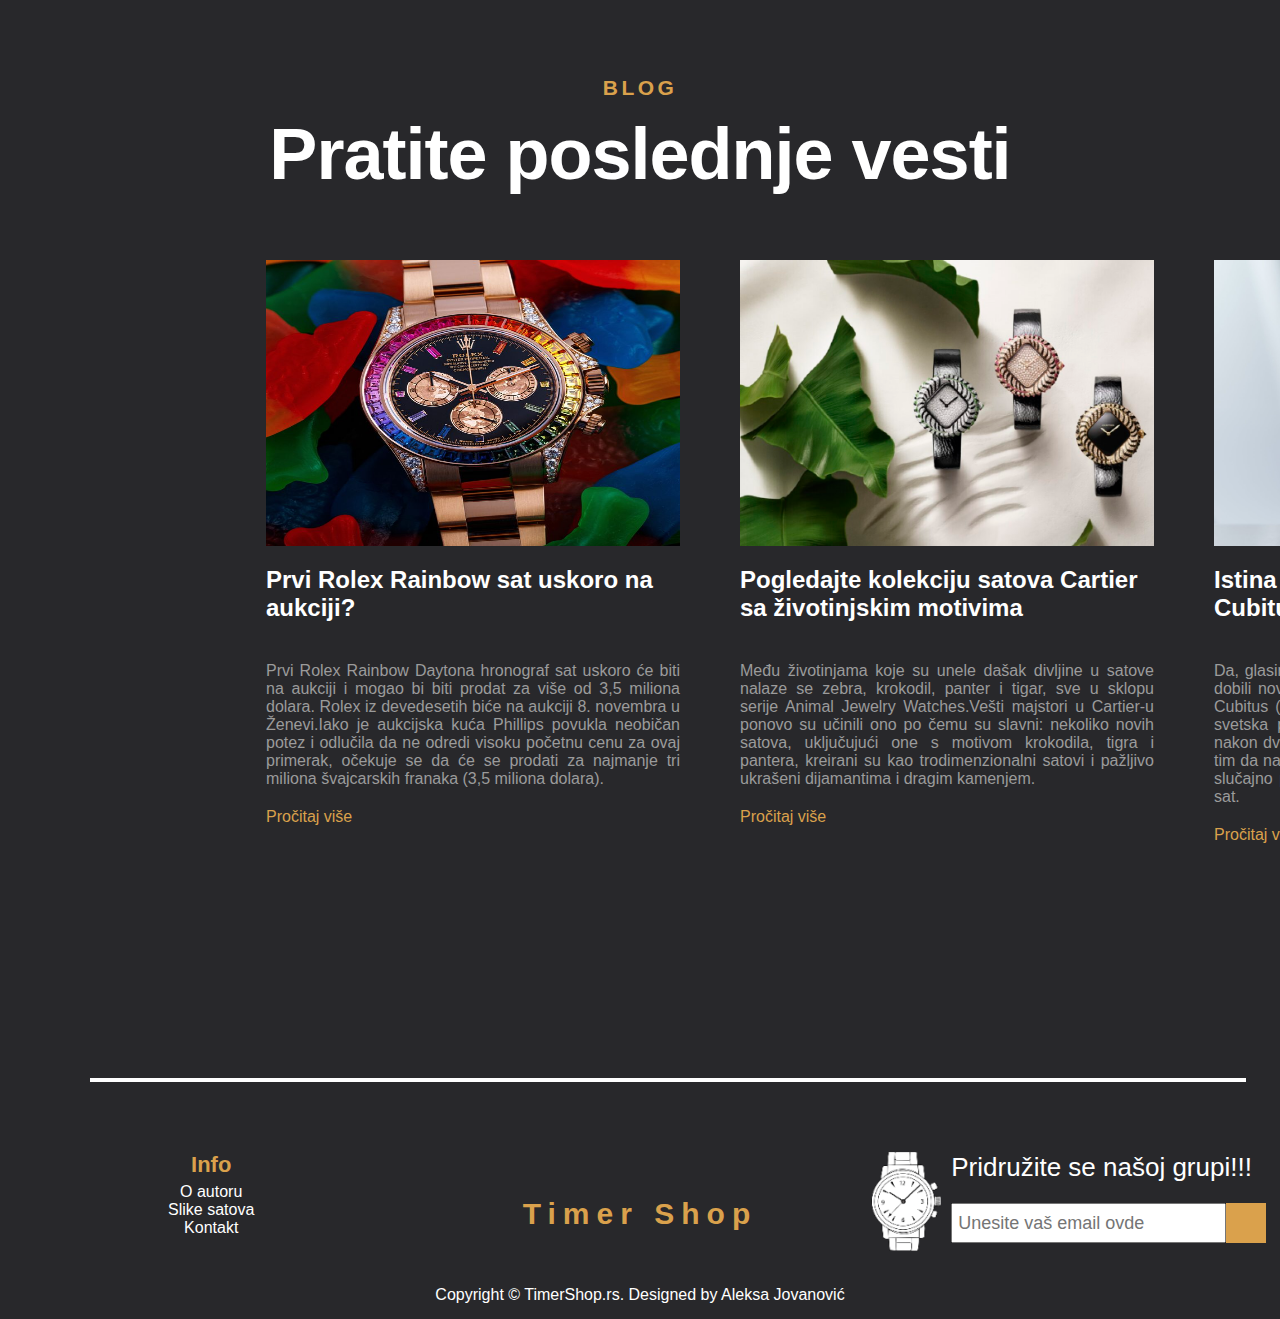
==== commit 5b40ca59: "dodat broj indeksa na o meni stranici" ====
--- a/index.html
+++ b/index.html
@@ -185,7 +185,7 @@
                 <form action="">
                     <input type="email" id="newsletterEmail" placeholder="Unesite vaš email ovde"/>
                     <button id="btnNewsletterEmail" type="submit">
-                        <svg xmlns="http://www.w3.org/2000/svg" width="24" height="24"><path d="M11.293 4.707 17.586 11H4v2h13.586l-6.293 6.293 1.414 1.414L21.414 12l-8.707-8.707-1.414 1.414z"/></svg>
+                         <xmlns="http://www.w3.org/2000/svg" width="24" height="24"><path d="M11.293 4.707 17.586 11H4v2h13.586l-6.293 6.293 1.414 1.414L21.414 12l-8.707-8.707-1.414 1.414z"/></svg>
                     </button>
                     <div class="cleaner"></div>
                 </form>
--- a/css/style.css
+++ b/css/style.css
@@ -1,3 +1,7 @@
+@font-face {
+    font-family: 'Monterey';
+    src: url('../fonts/monterey.woff') format('woff');
+}
 * {
     margin: 0;
     padding: 0;
@@ -23,8 +27,8 @@
 #meni {
     font-size: 200%;
     margin-top: -20px;
-    position: sticky;
-    flex-grow: 1;
+    position: sticky; 
+    flex-grow: 1; 
     display: flex;
     align-items: center;
     margin-left: 75px;
@@ -35,7 +39,7 @@
 }
 div { 
     display: block;
-    unicode-bidi:isolate;
+    unicode-bidi:isolate; 
 }
 a.active {
     color: #DAA14C; 
@@ -68,15 +72,14 @@
 }
 .slider {
     display: flex;
-    aspect-ratio: 16/9;
-    overflow-x: hidden; 
-    scroll-snap-type: x mandatory;
+    aspect-ratio: 16/9; 
+    overflow-x: hidden; overflow-x 
+    scroll-snap-type: x mandatory; 
     scroll-behavior: smooth;
-    box-shadow: 0 1.5rem 3rem -0.75rem hsla(0, 0%, 0%, 0.25);
-    width: 100%;
+    box-shadow: 0 1.5rem 3rem -0.75rem hsla(0, 0%, 0%, 0.25); 
 }
 .slider img {
-    flex: 1 0 100%;
+    flex: 1 0 100%; 
     scroll-snap-align: start;
     object-fit: cover;
 }
@@ -86,7 +89,7 @@
     position: absolute;
     bottom: 1.25rem;
     left: 50%;
-    transform: translateX(-50%);
+    transform: translateX(-50%); 
     z-index: 1;
 }
 .slider-nav a {
@@ -163,6 +166,7 @@
     font-size: 24px;
     text-align: center;
     color: #FFF;
+    font-family: 'Monterey';
     
 }
 .pogledaj-vise-dugme {
@@ -176,6 +180,9 @@
     width: 100%;
     display: flex;
     justify-content: center;
+}
+.pogledaj-vise-dugme-container a {
+    text-decoration: none;
 }
 #pogledaj-jos p {
     color: #fff;
@@ -700,6 +707,15 @@
 }
 #biography h2{
 	margin-bottom: 10px;
+    display: flex;
+    align-items: center;
+}
+#biography h2 i {
+    font-size: 28px;
+    margin-right: 10px;
+}
+#biography h2 span {
+    margin-right: 10px;
 }
 #biography h2 .aboutInfo{
 	font-weight: normal;
@@ -713,6 +729,17 @@
 	color:#DAA14C;
 	border-bottom: 2px solid #DAA14C;
 }
+
+#biography .mail-icon {
+    color:rgb(171 41 0);
+}
+#biography .github-icon {
+    color: #c3c3c3;
+}
+#biography .instagram-icon {
+    color: #db2a49;
+}
+
 #galerija-naslov {
     width: 98%;
 	margin:35px auto;
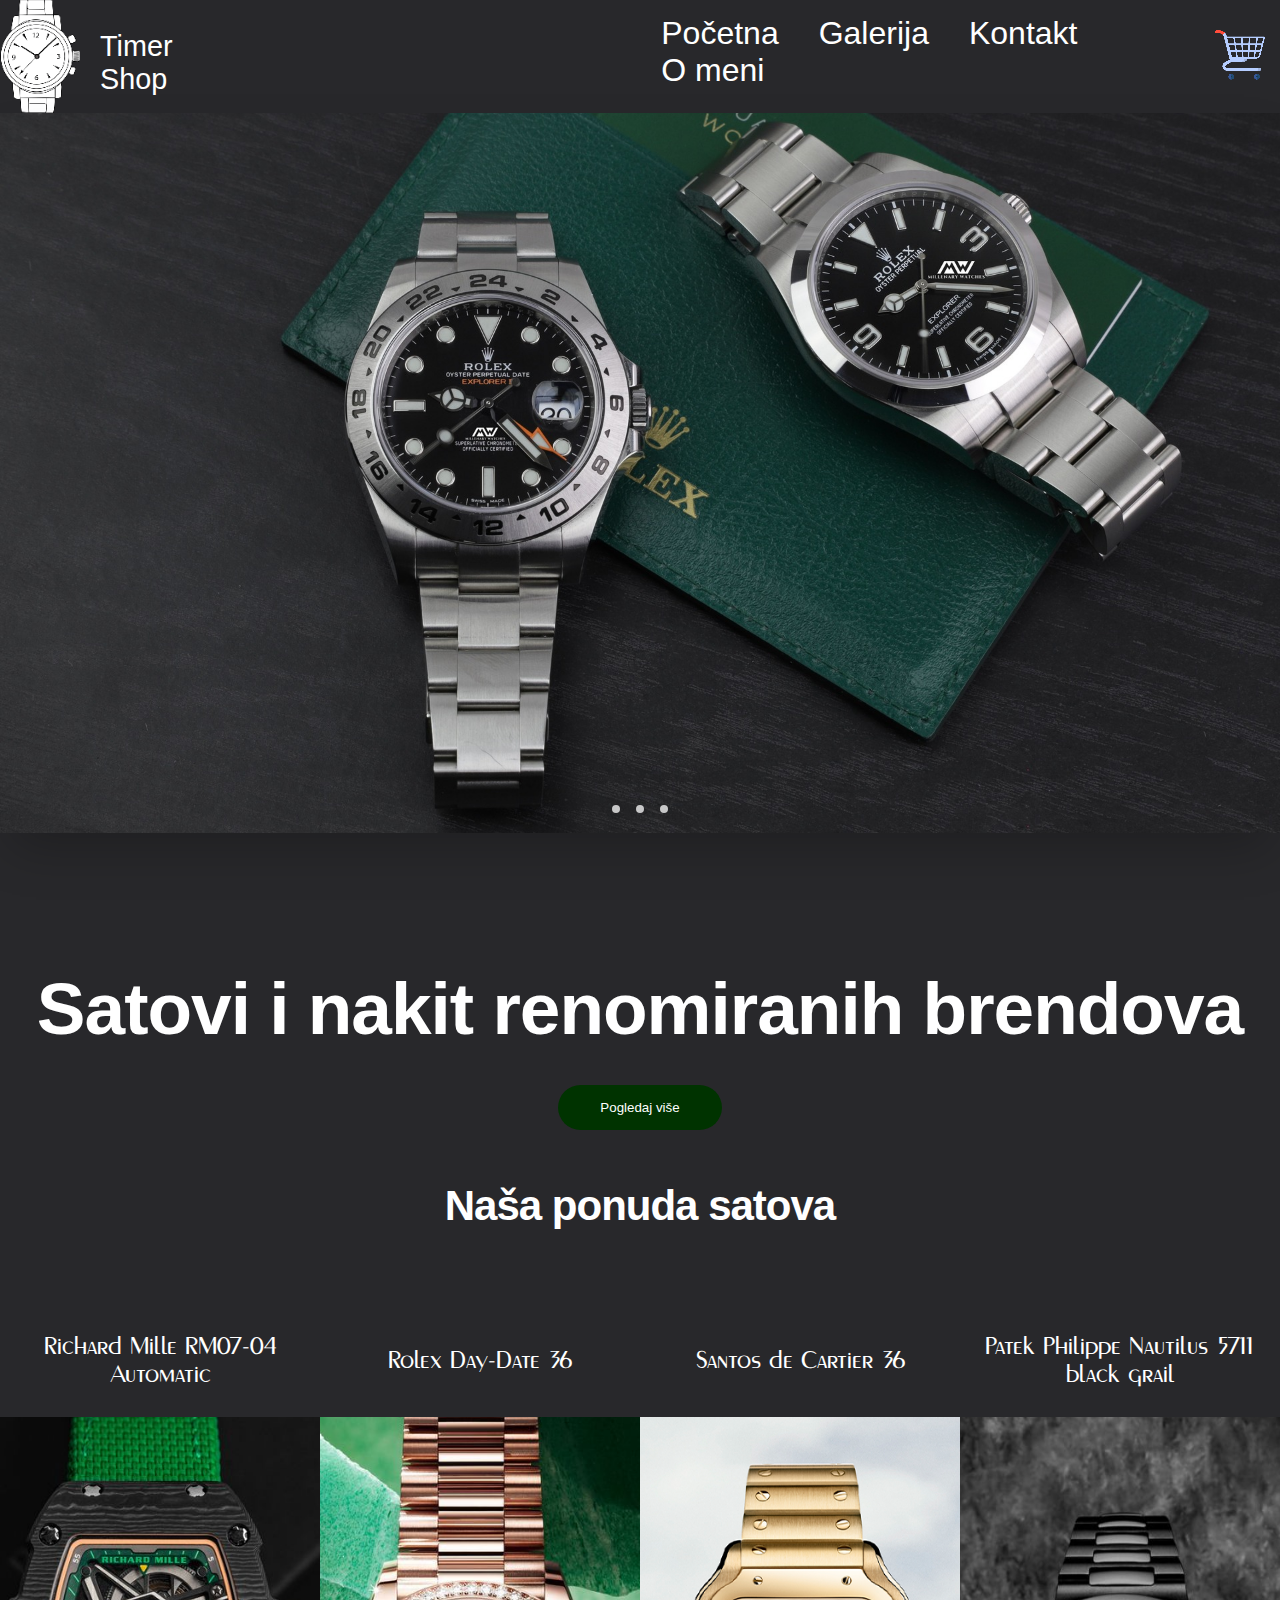
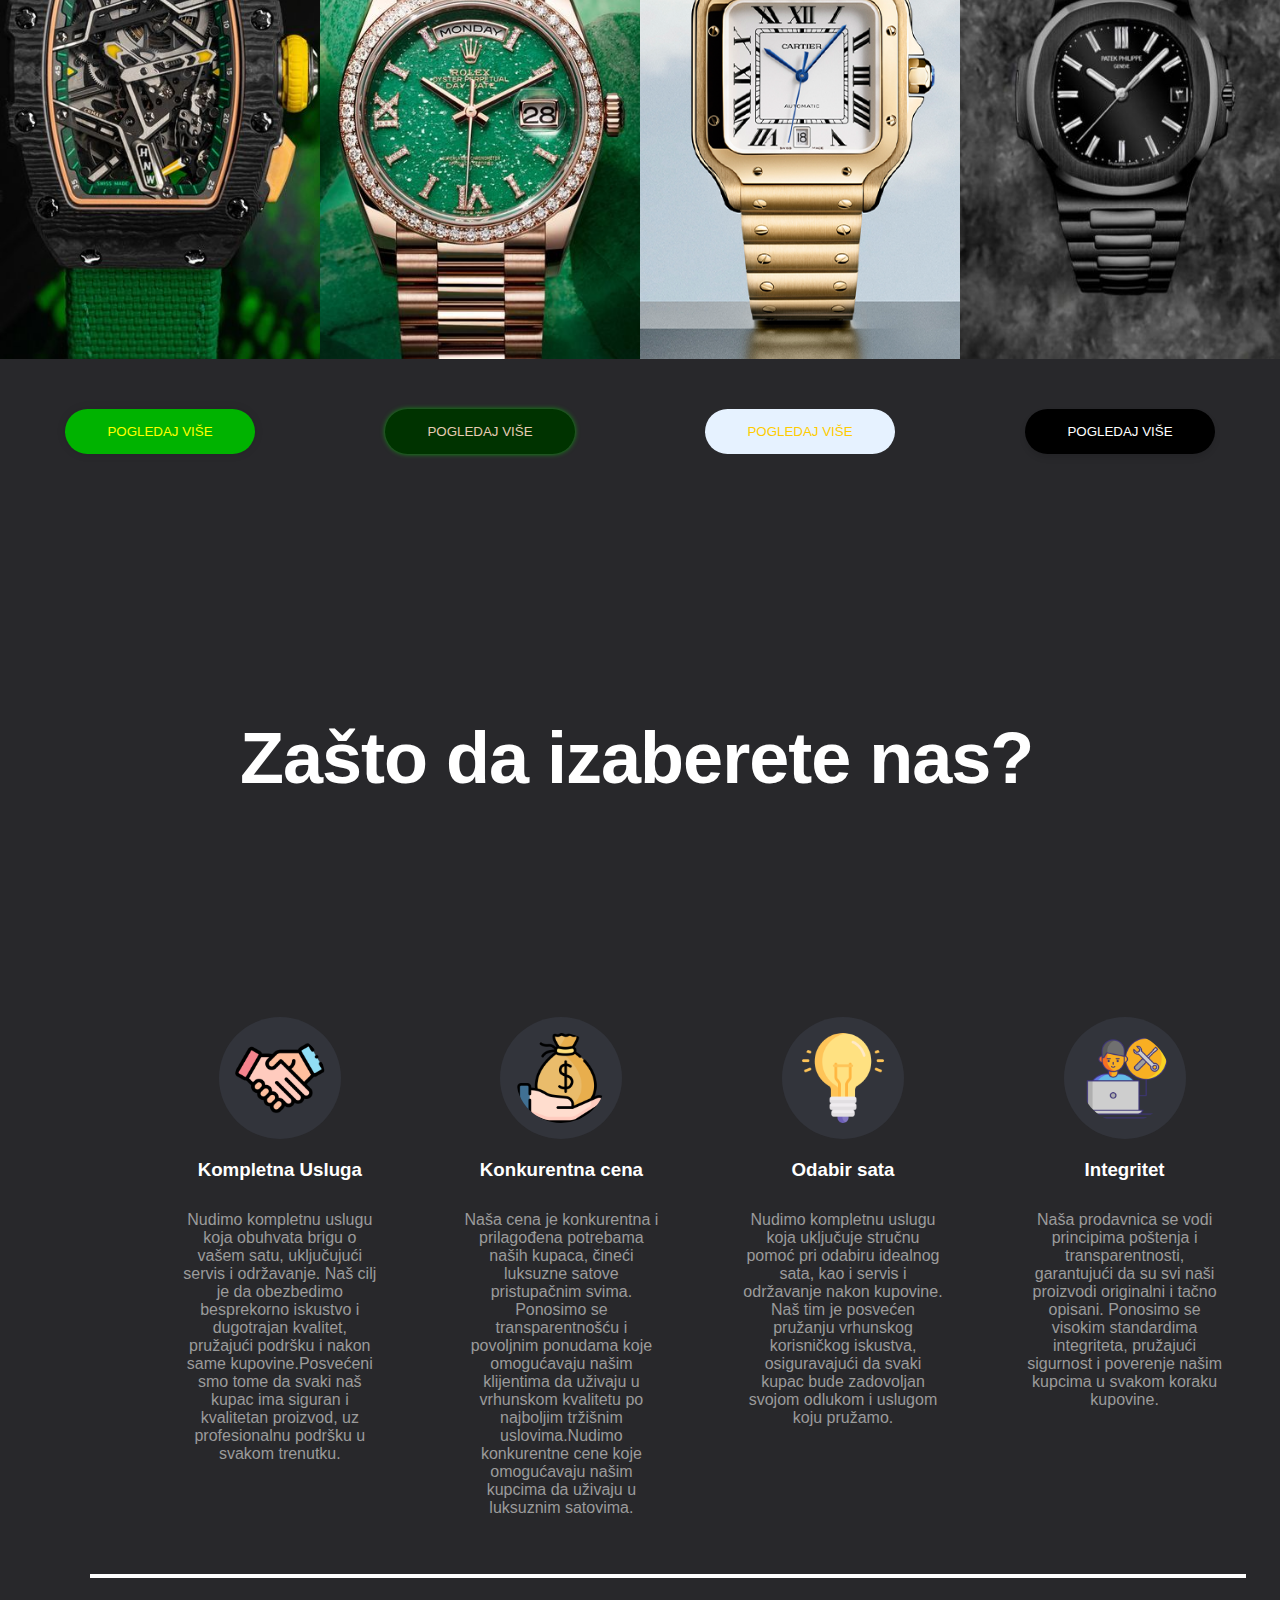
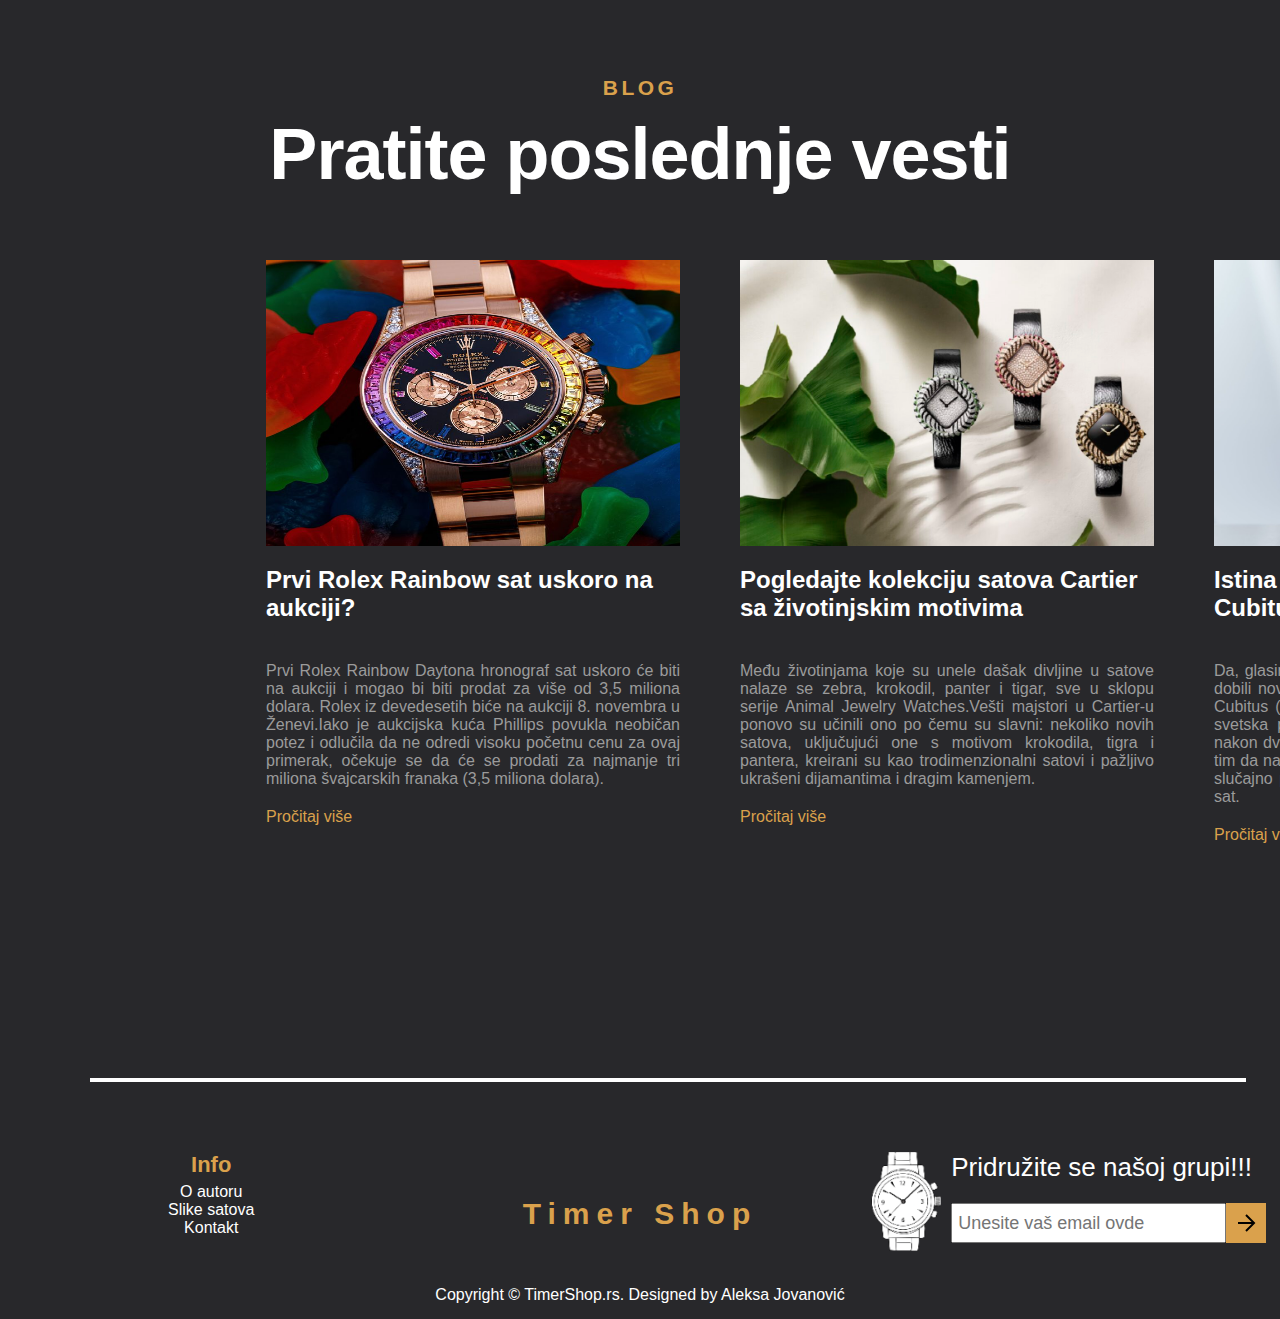
==== commit 41112ee4: "dodavanje strelice u newsletter na pocetnoj strani" ====
--- a/index.html
+++ b/index.html
@@ -165,7 +165,7 @@
             <div id="footerContent">
                 <div class="footerSection">
                     <h3>Info</h3>
-                    <nav>
+                    <nav> 
                         <ul>
                             <li><a href="o-meni.html">O autoru</a></li>
                             <li><a href="galery.html" target="_blank">Slike satova</a></li>
@@ -185,7 +185,7 @@
                 <form action="">
                     <input type="email" id="newsletterEmail" placeholder="Unesite vaš email ovde"/>
                     <button id="btnNewsletterEmail" type="submit">
-                         <xmlns="http://www.w3.org/2000/svg" width="24" height="24"><path d="M11.293 4.707 17.586 11H4v2h13.586l-6.293 6.293 1.414 1.414L21.414 12l-8.707-8.707-1.414 1.414z"/></svg>
+                        <svg xmlns="http://www.w3.org/2000/svg" width="24" height="24"><path d="M11.293 4.707 17.586 11H4v2h13.586l-6.293 6.293 1.414 1.414L21.414 12l-8.707-8.707-1.414 1.414z"/></svg>
                     </button>
                     <div class="cleaner"></div>
                 </form>
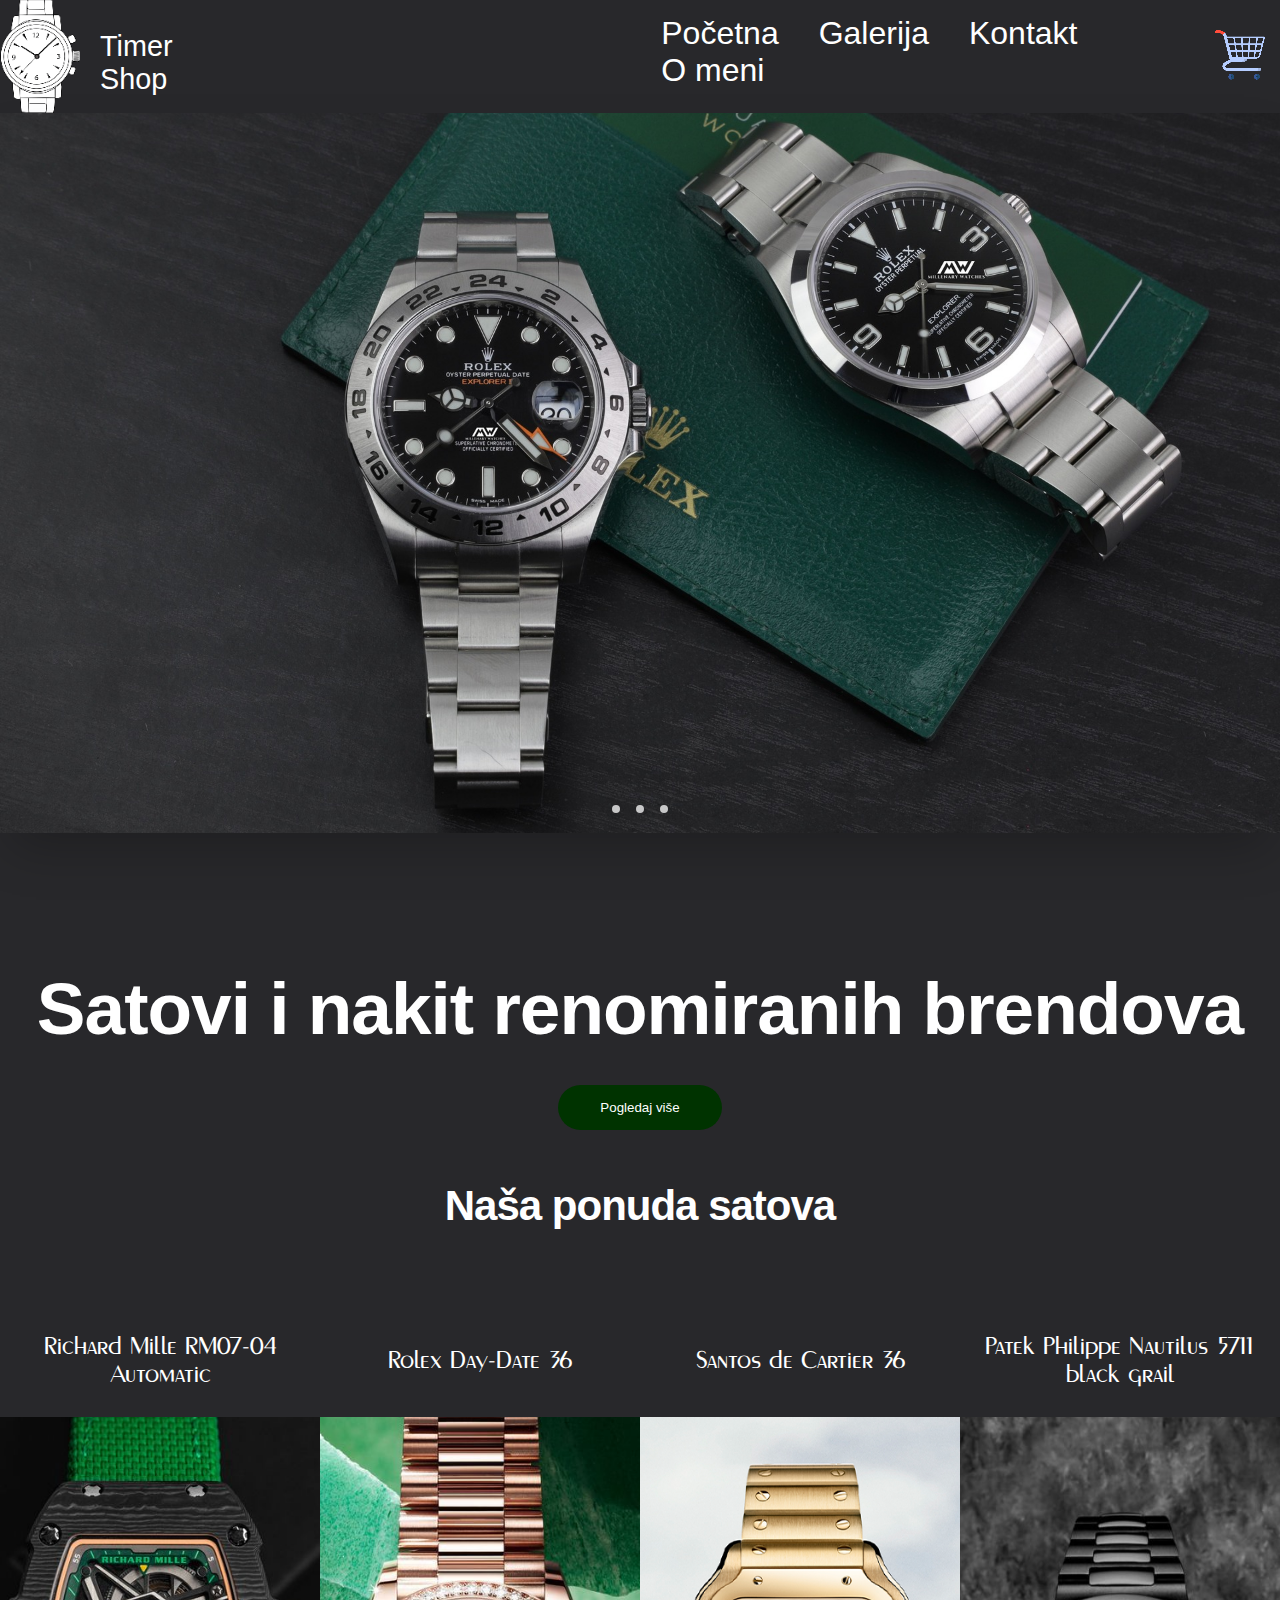
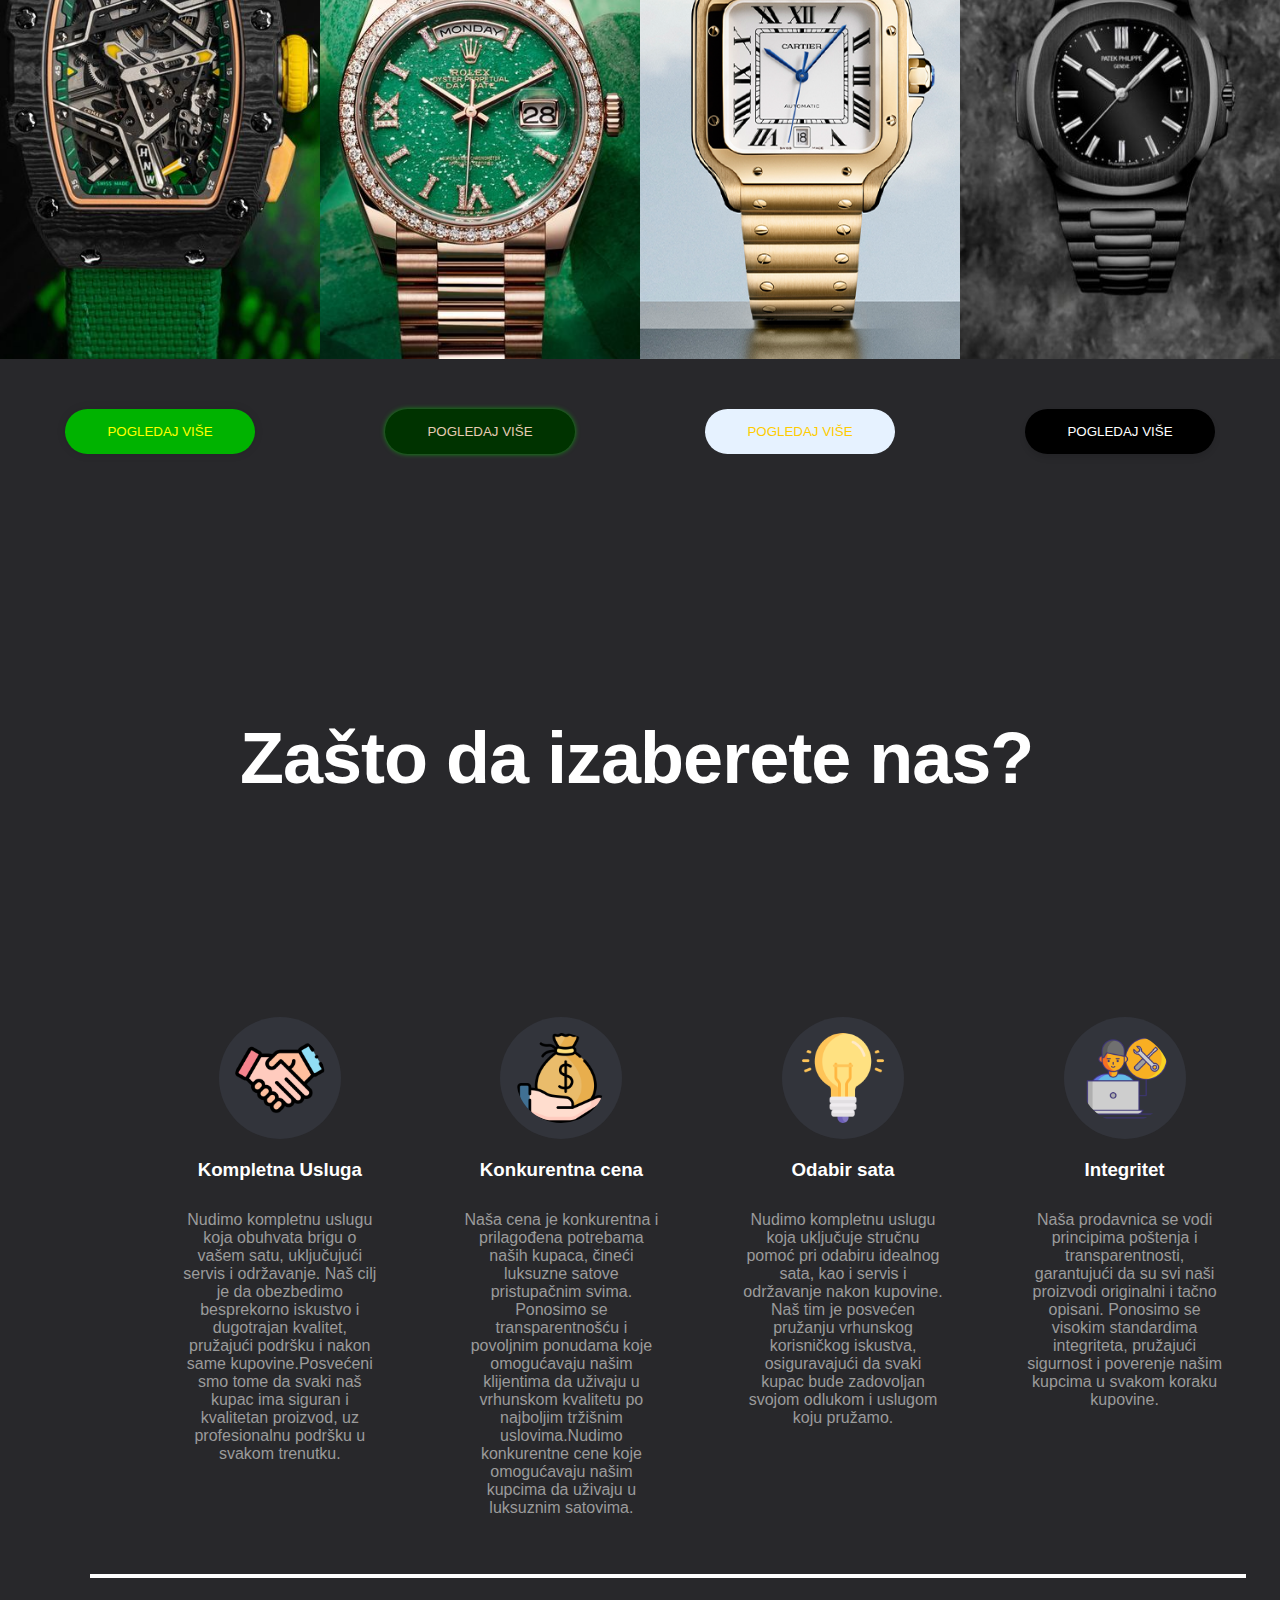
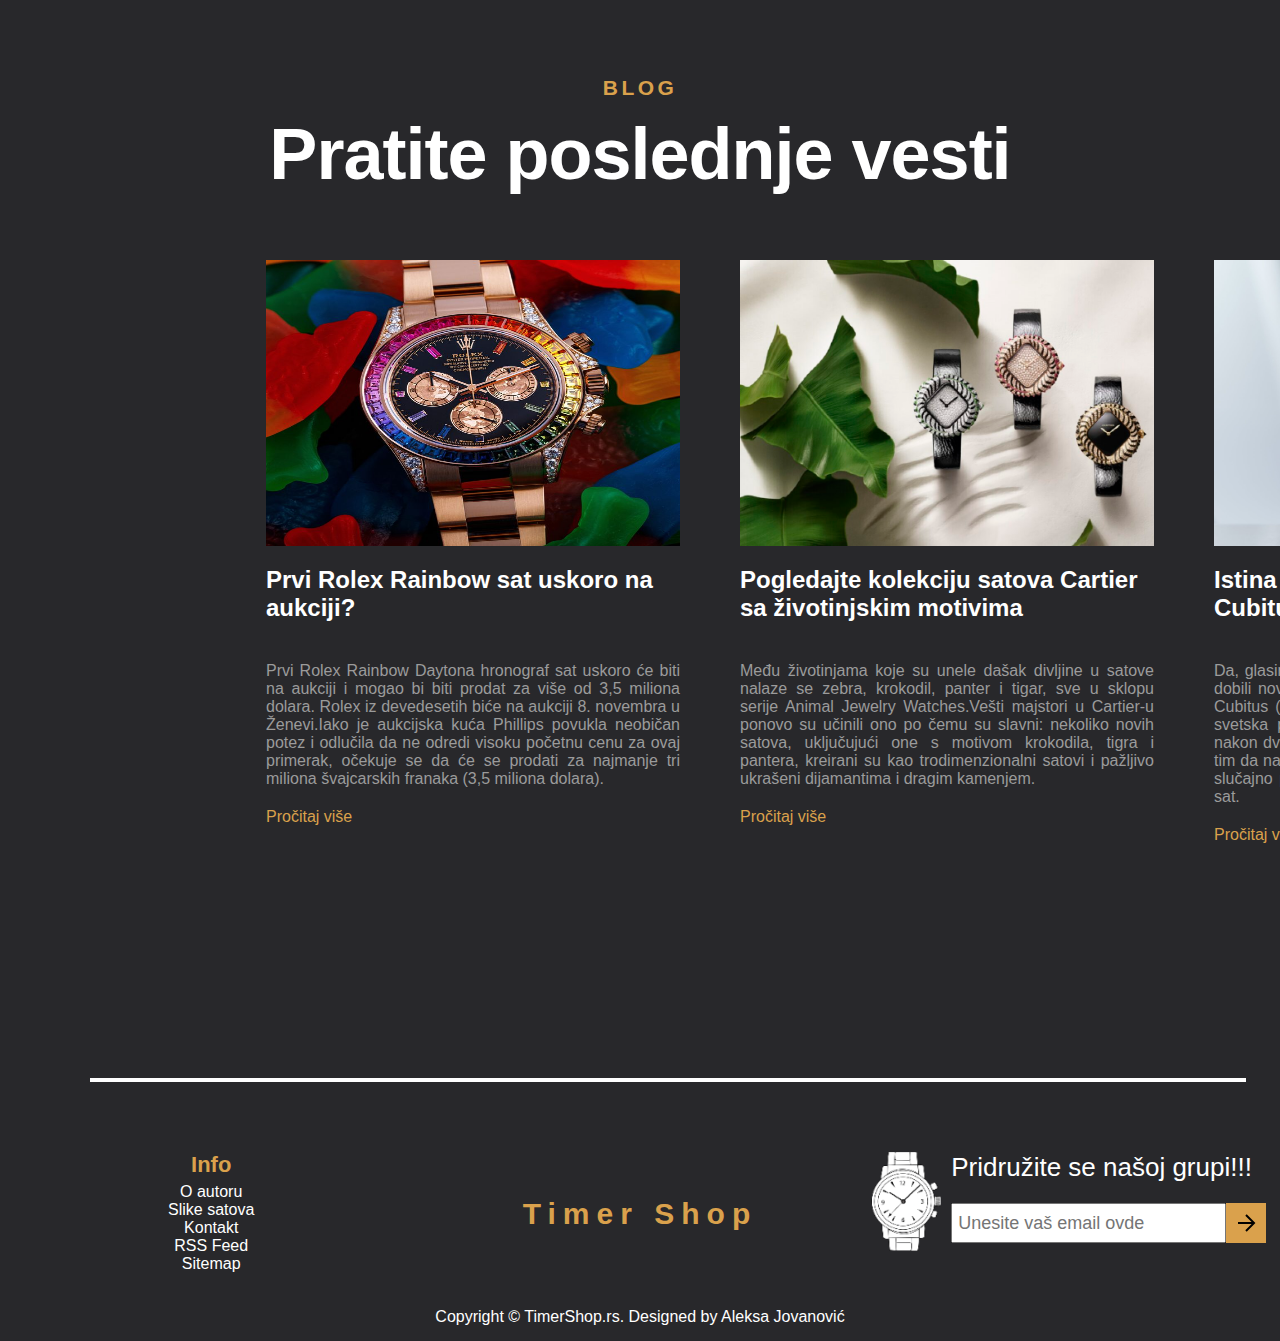
==== commit 39ce905a: "dodavanje rss i sidemap u footer" ====
--- a/index.html
+++ b/index.html
@@ -170,6 +170,8 @@
                             <li><a href="o-meni.html">O autoru</a></li>
                             <li><a href="galery.html" target="_blank">Slike satova</a></li>
                             <li><a href="kontakt.html" target="_blank">Kontakt</a></li>
+						    <li><a href="rss.xml" target="_blank">RSS Feed</a></li>
+						    <li><a href="sitemap.xml" target="_blank">Sitemap</a></li>
                         </ul>
                     </nav>
                 </div>
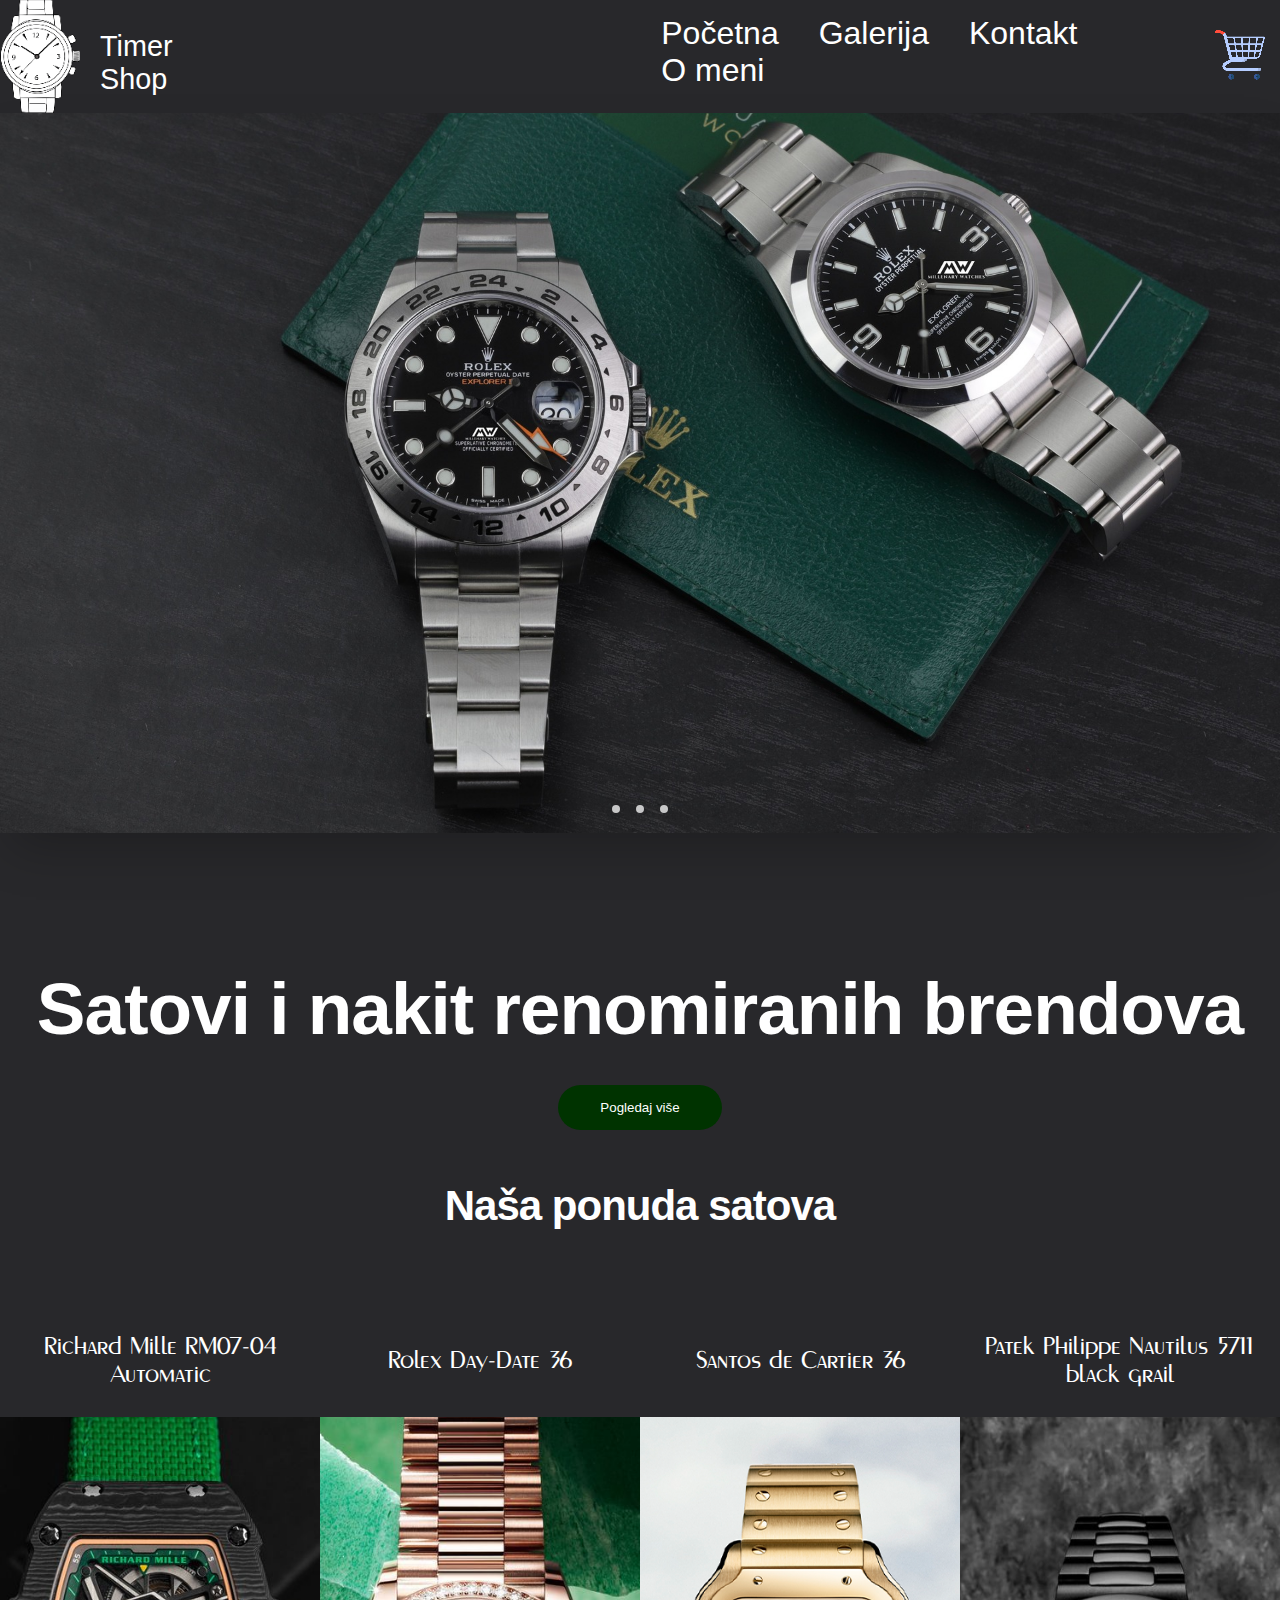
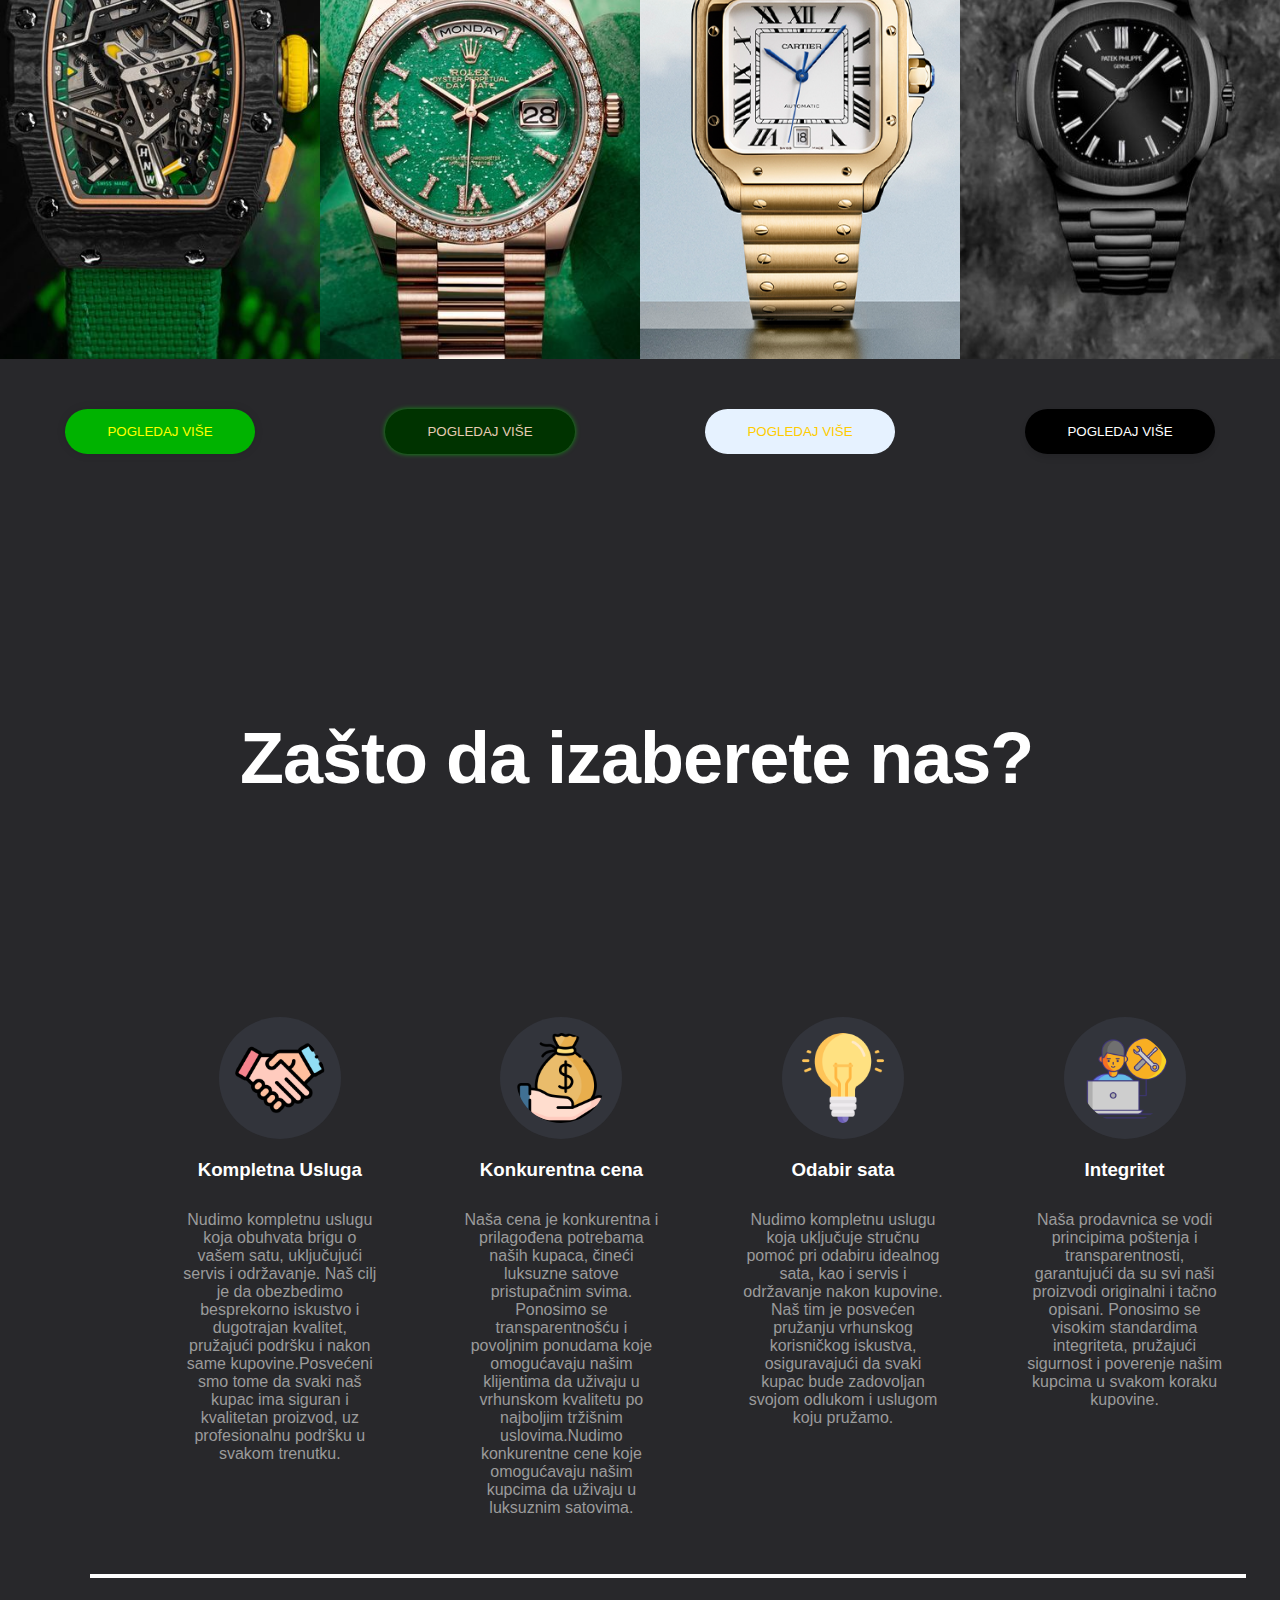
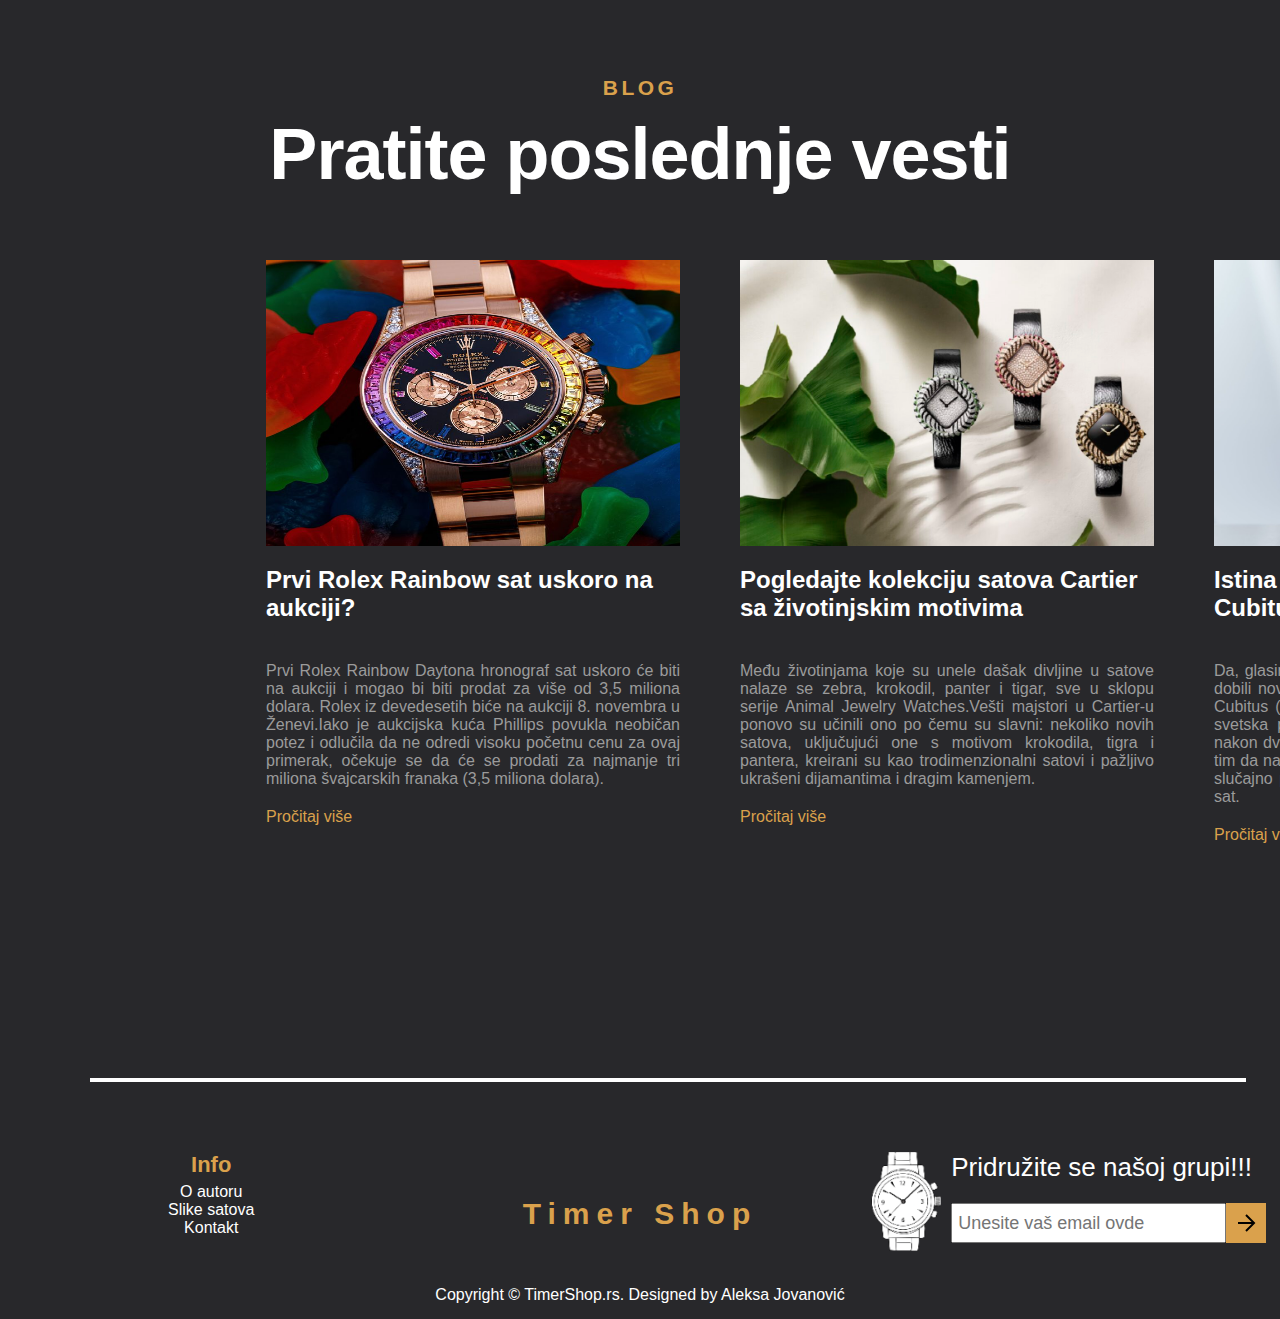
==== commit d1d02e19: "sredjivanje footera" ====
--- a/index.html
+++ b/index.html
@@ -8,7 +8,7 @@
     <meta name="author" content="Aleksa Jovanović">
     <link rel="stylesheet" href="css/style.css">
     <title>Timer Shop</title>
-    <link rel="shortcut icon" type="image/ico" href="img/logo2.jpg">
+    <link rel="shortcut icon" type="image/ico" href="favicon.ico">
 </head>
 <body>
         <div id="header">
@@ -170,8 +170,6 @@
                             <li><a href="o-meni.html">O autoru</a></li>
                             <li><a href="galery.html" target="_blank">Slike satova</a></li>
                             <li><a href="kontakt.html" target="_blank">Kontakt</a></li>
-						    <li><a href="rss.xml" target="_blank">RSS Feed</a></li>
-						    <li><a href="sitemap.xml" target="_blank">Sitemap</a></li>
                         </ul>
                     </nav>
                 </div>
